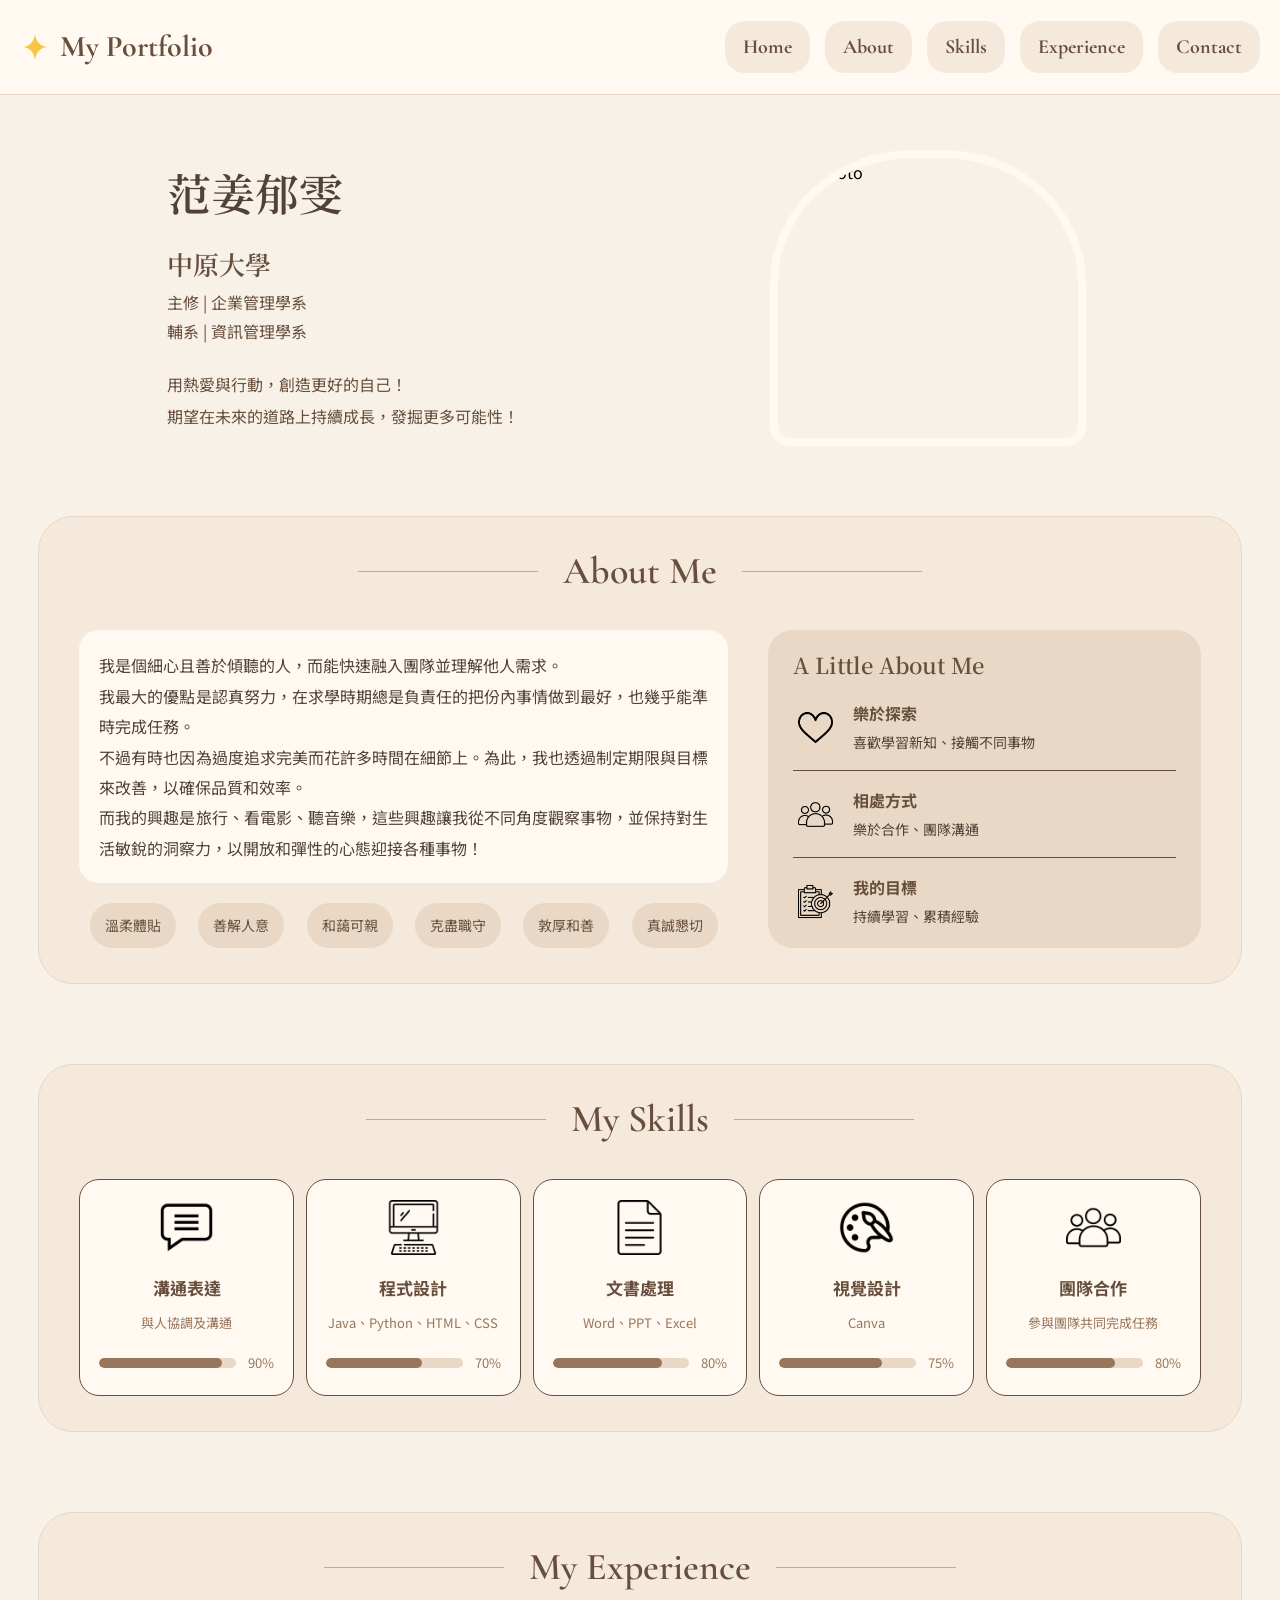
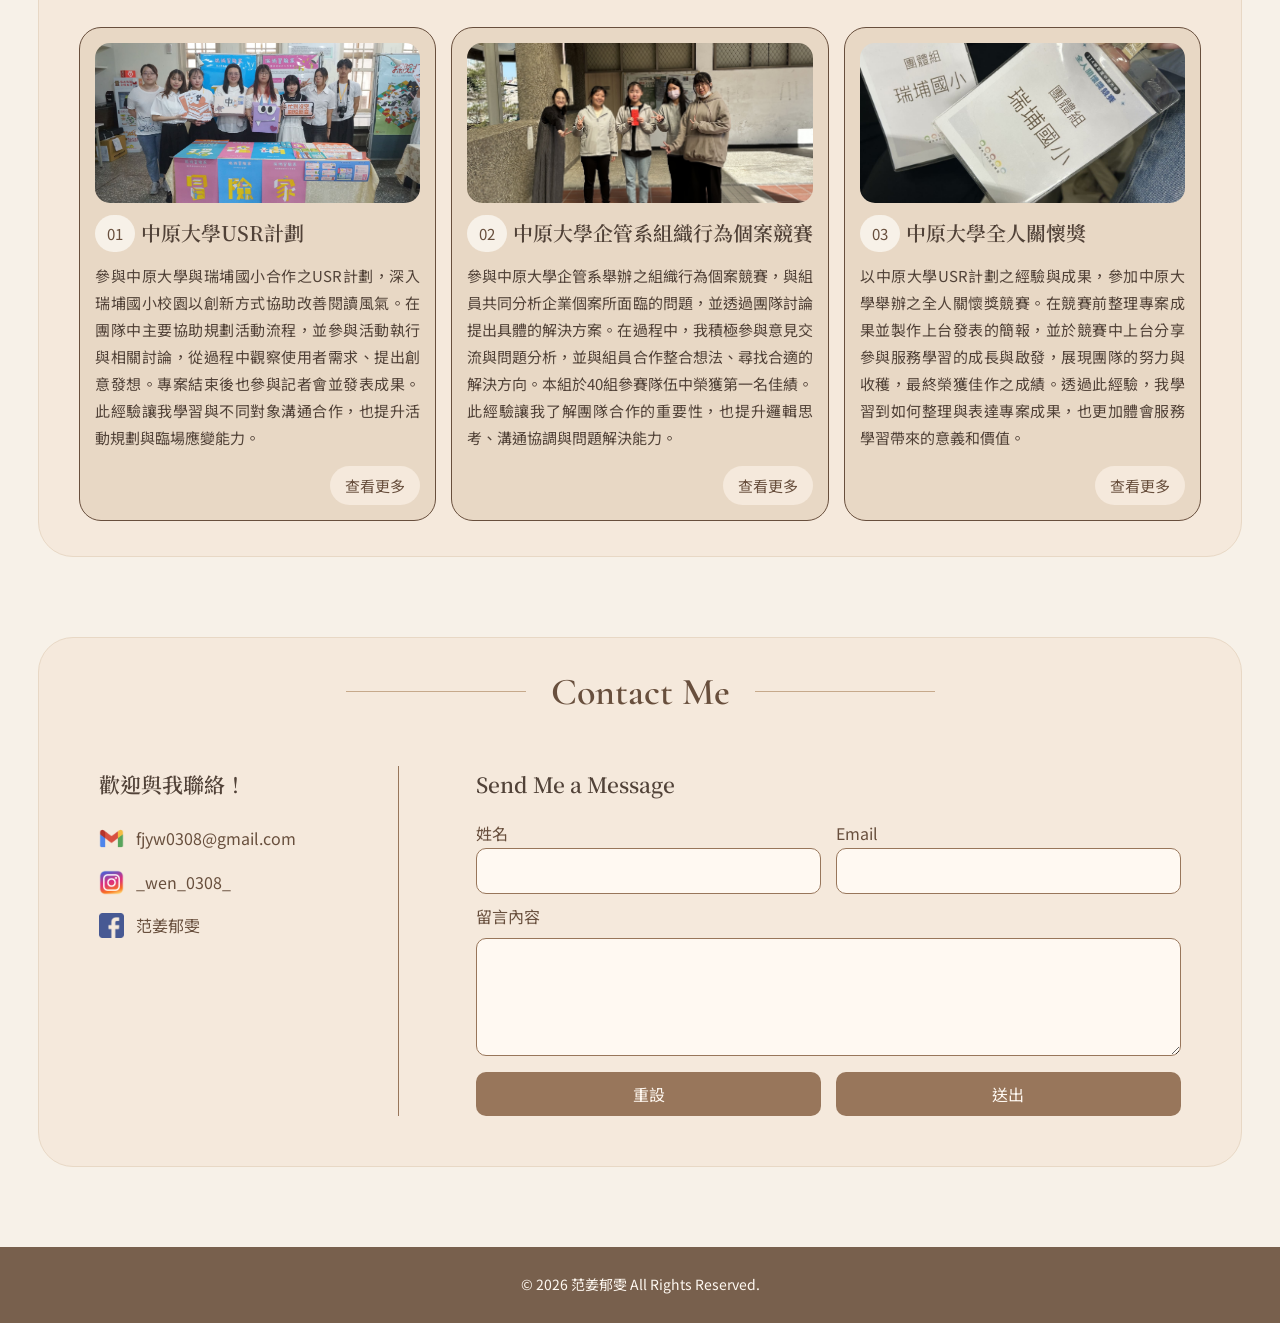
==== index.html @ 6cf96d49 "Update index.html" ====
<!DOCTYPE html>
<html lang="zh-Hant">
<head>
    <meta charset="UTF-8">
    <meta name="viewport" content="width=device-width, initial-scale=1.0">
    <title>My Protfolio</title>
    <link rel="preconnect" href="https://fonts.googleapis.com">
    <link rel="preconnect" href="https://fonts.gstatic.com" crossorigin>
    <link href="https://fonts.googleapis.com/css2?family=Cormorant+Garamond:ital,wght@0,300..700;1,300..700&family=Noto+Sans+TC:wght@100..900&family=Noto+Serif+TC:wght@200..900&display=swap" rel="stylesheet">
    <link rel="stylesheet" href="style.css">
</head>
<body>
    <header id="title">
        <div class="header_title">
            <img src="image/star.png" alt="star">
            My Portfolio
        </div>
            <nav>
                <a href="#home">Home</a>
                <a href="#about">About</a>
                <a href="#skills">Skills</a>
                <a href="#experience">Experience</a>
                <a href="#contact">Contact</a>
            </nav>
    </header>

    <section id="home" class="home_intro">
        <div class="home_introtext">
            <h1>范姜郁雯</h1>
            <h2>中原大學</h2>
            <h4>主修 | 企業管理學系</h4>
            <h4>輔系 | 資訊管理學系</h4>
            <p>
                用熱愛與行動，創造更好的自己！<br>
                期望在未來的道路上持續成長，發掘更多可能性！
            </p>
        </div>

        <aside class="home_photo">
            <img src="" alt="myphoto">
        </aside>
    </section>

    <section id="about">
        <h2>About Me</h2>

        <div class="about_content">

            <div class="about_intro">
                <p>我是個細心且善於傾聽的人，而能快速融入團隊並理解他人需求。</p>
                <p>我最大的優點是認真努力，在求學時期總是負責任的把份內事情做到最好，也幾乎能準時完成任務。</p>
                <p>不過有時也因為過度追求完美而花許多時間在細節上。為此，我也透過制定期限與目標來改善，以確保品質和效率。</p>
                <p>而我的興趣是旅行、看電影、聽音樂，這些興趣讓我從不同角度觀察事物，並保持對生活敏銳的洞察力，以開放和彈性的心態迎接各種事物！</p>
            </div>

            <div class="traits">
                <span>溫柔體貼</span>
                <span>善解人意</span>
                <span>和藹可親</span>
                <span>克盡職守</span>
                <span>敦厚和善</span>
                <span>真誠懇切</span>
            </div>
        </div>

        <aside class="about_point">
            <h3>A Little About Me</h3>

            <div class="about_item">
                <img src="image/like.png" alt="learn" class="about_icon">
                <div class="about_text">
                    <h4>樂於探索</h4>
                    <p>喜歡學習新知、接觸不同事物</p>
                </div>
            </div>

            <div class="about_item">
                <img src="image/cooperation.png" alt="interaction" class="about_icon">
                <div class="about_text">
                    <h4>相處方式</h4>
                    <p>樂於合作、團隊溝通</p>
                </div>
            </div>

            <div class="about_item">
                <img src="image/goal.png" alt="goal" class="about_icon">
                <div class="about_text">
                    <h4>我的目標</h4>
                    <p>持續學習、累積經驗</p>
                </div>
            </div>
        </aside>
    </section>

    <section id="skills">
        <h2>My Skills</h2>

        <div class="skills_content">
            <article class="skills_item">
                <img src="image/communication.png" alt="communication">
                <h4>溝通表達</h4>
                <p>與人協調及溝通</p>
                <div class="progress_bar">
                    <div class="progress_fill" style="--progress: 90%;"></div>
                </div>
                <span>90%</span>
                
            </article>

            <article class="skills_item">
                <img src="image/programming.png" alt="programming">
                <h4>程式設計</h4>
                <p>Java、Python、HTML、CSS</p>
                <div class="progress_bar">
                    <div class="progress_fill" style="--progress: 70%;"></div>
                </div>
                <span>70%</span>
            </article>

            <article class="skills_item">
                <img src="image/word_processing.png" alt="word_processing">
                <h4>文書處理</h4>
                <p>Word、PPT、Excel</p>
                <div class="progress_bar">
                    <div class="progress_fill" style="--progress: 80%;"></div>
                </div>
                <span>80%</span>
            </article>

            <article class="skills_item">
                <img src="image/design.png" alt="design">
                <h4>視覺設計</h4>
                <p>Canva</p>
                <div class="progress_bar">
                    <div class="progress_fill" style="--progress: 75%;"></div>
                </div>
                <span>75%</span>
            </article>

            <article class="skills_item">
                <img src="image/cooperation.png" alt="cooperation">
                <h4>團隊合作</h4>
                <p>參與團隊共同完成任務</p>
                <div class="progress_bar">
                    <div class="progress_fill" style="--progress: 80%;"></div>
                </div>
                <span>80%</span>
            </article>
        </div>
    </section>

    <section id="experience">
        <h2>My Experience</h2>

        <div class="experience_content">
            <article class="experience_item">
                <img src="image/press conference 1.jpg" alt="USR_project">
                <div class="experience_title">
                    <span>01</span>
                    <h3>中原大學USR計劃</h3>
                </div>
                <p>參與中原大學與瑞埔國小合作之USR計劃，深入瑞埔國小校園以創新方式協助改善閱讀風氣。在團隊中主要協助規劃活動流程，並參與活動執行與相關討論，從過程中觀察使用者需求、提出創意發想。專案結束後也參與記者會並發表成果。此經驗讓我學習與不同對象溝通合作，也提升活動規劃與臨場應變能力。</p>
                <a href="usr.html">查看更多</a>
            </article>
        
            <article class="experience_item">
                <img src="image/case_competition.jpg" alt="case_competition">
                <div class="experience_title">
                    <span>02</span>
                    <h3>中原大學企管系組織行為個案競賽</h3>
                </div>
                <p>參與中原大學企管系舉辦之組織行為個案競賽，與組員共同分析企業個案所面臨的問題，並透過團隊討論提出具體的解決方案。在過程中，我積極參與意見交流與問題分析，並與組員合作整合想法、尋找合適的解決方向。本組於40組參賽隊伍中榮獲第一名佳績。此經驗讓我了解團隊合作的重要性，也提升邏輯思考、溝通協調與問題解決能力。</p>
                <a href="case_competition.html">查看更多</a>
            </article>
        
            <article class="experience_item">
                <img src="image/award.jpg" alt="award">
                <div class="experience_title">
                    <span>03</span>
                    <h3>中原大學全人關懷獎</h3>
                </div>
                <p>以中原大學USR計劃之經驗與成果，參加中原大學舉辦之全人關懷獎競賽。在競賽前整理專案成果並製作上台發表的簡報，並於競賽中上台分享參與服務學習的成長與啟發，展現團隊的努力與收穫，最終榮獲佳作之成績。透過此經驗，我學習到如何整理與表達專案成果，也更加體會服務學習帶來的意義和價值。</p>
                <a href="award.html">查看更多</a>
            </article>
        </div>
    </section>

    <section id="contact">
        <h2>Contact Me</h2>

        <div class="contact_content">
        
            <div class="contact_info">
                <h3>歡迎與我聯絡！</h3>

                <ul>
                    <li>
                        <img src="image/email.png" alt="email" class="contact_icon">
                        <a href="mailto:fjyw0308@gmail.com">fjyw0308@gmail.com</a>
                    </li>

                    <li>
                        <img src="image/instagram.png" alt="ig" class="contact_icon">
                        <a href="">_wen_0308_</a>
                    </li>

                    <li>
                        <img src="image/facebook.png" alt="fb" class="contact_icon">
                        <a href="">范姜郁雯</a>
                    </li>
                </ul>
            </div>

            <div class="contact_form">
                <h3>Send Me a Message</h3>

                <form action="" method="post">
                    <div class="form_row">
                        <div class="form_group">
                            <label>姓名</label>
                            <input type="text" name="your_name">
                        </div>

                        <div class="form_group">
                            <label>Email</label>
                            <input type="email" name="your_email">
                        </div>
                    </div>

                    <label>留言內容</label>
                    <textarea name="message" rows="4" cols="20"></textarea>

                    <div class="form_buttons">
                        <input type="reset" value="重設">
                        <input type="submit" value="送出">
                    </div>
                </form>
            </div>
        </div>
    </section>

    <footer>
        <p>&copy; 2026 范姜郁雯 All Rights Reserved.</p>
    </footer>
</body>
</html>
---- style.css ----
* {
    margin: 0;
    padding: 0;
}

body {
    font-family: "Noto Sans TC", sans-serif;
    font-weight: 400;
    background-color: #F7F1E8;
    line-height: 1.8;
}

h1, h2, h3 {
    font-family: "Noto Serif TC", serif;
    font-weight: 600;
}

/* header */
#title {
    /* [參考來源] https://www.w3schools.com/htmlcss/htmlcss_layout_flexbox.asp */
    display: flex;
    justify-content: space-between;
    align-items: center;
    padding: 20px;
    background-color: #FFF9F2;
    border-bottom: #E8D8C5 1px solid;
}

#title > div {
    font-family: "Cormorant Garamond", serif;
    font-size: 30px;
    font-weight: 700;
    color: #684F3D;
}

.header_title {
    /* [參考來源] https://www.w3schools.com/htmlcss/htmlcss_layout_flexbox.asp */
    display: flex;
    align-items: center;
    gap: 10px;
}

.header_title img {
    width: 30px;
    height: 50px;
    object-fit: contain;
}

nav {
    /* [參考來源] https://www.w3schools.com/htmlcss/htmlcss_layout_flexbox.asp */
    display: flex;
    gap: 15px;
}

nav a {
    font-family: "Cormorant Garamond", serif;
    font-size: 20px;
    font-weight: 1000;
    color: #684F3D;
    text-decoration: none;
    background-color: #F5E9DC;
    padding: 8px 18px;
    border-radius: 20px;

    /* [特效] 滑鼠移到導覽列時，背景色和文字顏色0.3秒完成變化-使用transition */
    /* [參考來源] https://www.w3schools.com/css/css3_transitions_timing.asp*/
    transition: 0.3s;
}

/* [參考來源] https://www.w3schools.com/cssref/sel_hover.php/css_ref_pseudo_elements.php */
nav a:hover {
    background-color: #684F3D;
    color: #FFF9F2;
}


/* home */
.home_intro {
    /* [參考來源] https://www.w3schools.com/htmlcss/htmlcss_layout_flexbox.asp */
    display: flex;
    justify-content: center;
    align-items: center;
    gap: 50px;
    padding: 55px 15%;
    background-color: transparent;
}

.home_introtext {
    flex: 1.2;
    transform: translateX(-25px);
}

.home_introtext h1 {
    font-size: 44px;
    margin-bottom: 8px;
    line-height: 1.3;
    color: #514238;
}

.home_introtext h2 {
    font-size: 26px;
    margin-top: 20px;
    color: #684F3D;
}

.home_introtext h4 {
    color: #684F3D;
    font-size: 16px;
    font-weight: 400;
}

.home_introtext p {
    margin-top: 22px;
    line-height: 2;
    font-size: 16px;
    color: #684F3D;
    max-width: 500px;
}

.home_photo {
    flex: 0 0 320px;
    /* [參考來源] https://www.w3schools.com/htmlcss/htmlcss_layout_flexbox.asp */
    display: flex;
    justify-content: center;
}

.home_photo img {
    width: 300px;
    height: 280px;
    object-fit: cover;
    border-radius: 45% 45% 20px 20px;
    border: 8px solid #FFF9F2;
}

/* 各區塊共同 */
section:not(.home_intro) {
    margin: 10px 3%;
    padding: 10px 25px;
    border-radius: 35px;
}

section:not(.home_intro) > h2 {
    font-family: "Cormorant Garamond", serif;
    font-size: 38px;
    font-weight: 600;
    text-align: center;
    color: #684F3D;
    margin: 10px 0 25px;
    /* [參考來源] https://www.w3schools.com/htmlcss/htmlcss_layout_flexbox.asp */
    display: flex;
    align-items: center;
    justify-content: center;
    gap: 25px;
}

/* [特效] 在區塊標題左右兩邊加上裝飾線-使用::before和::after */
/* [參考來源] https://www.w3schools.com/css/css_pseudo_elements_content.asp */
section:not(.home_intro) > h2::before, section:not(.home_intro) > h2::after {
    content: "";
    flex: 1;
    max-width: 180px;
    height: 1px;
    background-color: #C6A98B;
}

#about, #skills, #experience, #contact {
    background-color: #F5E9DC;
    border: 1px solid #E8D8C5;
    margin: 15px 3% 80px;
    padding: 10px 40px 35px;
}

/* about*/
#about {
    /* [參考來源] https://www.w3schools.com/htmlcss/htmlcss_layout_grid.asp */
    display: grid;
    gap: 0 40px;
    align-items: start;
    grid-template-columns: 1.2fr 0.8fr;
}

#about > h2 {
    grid-column: 1/-1;
    margin: 10px 0 25px;
}

.about_content {
    grid-column: 1;
}

.about_intro {
    background-color: #FFF9F2;
    padding: 20px;
    border-radius: 20px;
}

.about_intro p {
    line-height: 1.9;
    text-align: justify;
    font-size: 16px;
    color: #514238;
}

.traits {
    /* [參考來源] https://www.w3schools.com/htmlcss/htmlcss_layout_flexbox.asp */
    display: flex;
    flex-wrap: wrap;
    justify-content: space-evenly;
    gap: 12px;
    margin-top: 20px;
}

.traits span {
    background-color: #E8D8C5;
    color: #684F3D;
    padding: 10px 15px;
    border-radius: 30px;
    font-size: 14px;

    /* [特效] 讓個人特質標籤上移和陰影變化0.3秒完成-使用transition */
    /* [參考來源] https://www.w3schools.com/css/css3_transitions.asp、https://www.w3schools.com/css/css3_transitions_timing.asp */
    transition: transform 0.3s ease, box-shadow 0.3s ease;
}

/* [參考來源] https://www.w3schools.com/cssref/sel_hover.php/css_ref_pseudo_elements.php */
.traits span:hover {
    /* [特效] 滑鼠移到個人特質標籤時，向上移動5px並增加陰影-使用transform: tarnslateY()和box-shadow */
    /* [參考來源] https://www.w3schools.com/cssref/css3_pr_transform.php */
    transform: translateY(-5px);
    box-shadow: 0 5px 10px #78604D;
}

.about_point {
    grid-column: 2;
    grid-row: 2;
    background-color: #E8D8C5;
    padding: 10px 25px 0;
    align-self: stretch;
    border-radius: 25px;

    height: auto;
    /* [參考來源] https://www.w3schools.com/htmlcss/htmlcss_layout_flexbox.asp */
    display: flex;
    flex-direction: column;
    justify-content: center;
}

.about_point h3 {
    color: #684F3D;
    font-size: 22px;
    margin: 0;
    text-align: left;
}

.about_item {
    /* [參考來源] https://www.w3schools.com/htmlcss/htmlcss_layout_flexbox.asp */
    display: flex;
    align-items: center;
    gap: 20px;
    padding: 15px 5px;
    border-bottom: 1px solid #684F3D;
}

.about_text {
    /* [參考來源] https://www.w3schools.com/htmlcss/htmlcss_layout_flexbox.asp */
    display: flex;
    flex-direction: column;
    gap: 2px;
}

.about_item:last-child {
    border-bottom: none;
}

.about_text h4 {
    color: #684F3D;
    font-size: 16px;
    margin-bottom: 0;
}

.about_icon {
    width: 35px;
    height: 35px;
    object-fit: contain;
    flex-shrink: 0;
}

.about_text p {
    color: #514238;
    font-size: 14px;
    margin: 0;
}

/* skills */
.skills_content {
    /* [參考來源] https://www.w3schools.com/htmlcss/htmlcss_layout_grid.asp */
    display: grid;
    grid-template-columns: repeat(5,1fr);
    gap: 12px;
}

.skills_item {
    background-color: #FFF9F2;
    border: 1px solid #684F3D;
    border-radius: 20px;
    padding: 20px 15px;
    text-align: center;

    /* [特效] 滑鼠移到技能時，0.3秒完成放大、浮起(上移)並有陰影變化-使用transition */
    /* [參考來源] https://www.w3schools.com/css/css3_transitions.asp、https://www.w3schools.com/css/css3_transitions_timing.asp*/
    transition: transform 0.3s ease, box-shadow 0.3s ease;
}


/* [參考來源] https://www.w3schools.com/cssref/sel_hover.php/css_ref_pseudo_elements.php */
.skills_item:hover {
    /* [特效] 滑鼠移到技能時，向上移動8px、放大1.05倍並增加陰影-使用transform: translateY()、scale()，以及box-shadow */
    /* [參考來源] https://www.w3schools.com/cssref/css3_pr_transform.php */
    transform: translateY(-8px) scale(1.05);
    box-shadow: 0 8px 15px #78604D;
}

.skills_item img {
    width: 55px;
    height: 55px;
    object-fit: contain;
    margin-bottom: 10px;
}

.skills_item h4 {
    color: #684F3D;
    font-size: 17px;
    margin-bottom: 8px;
}

.skills_item p {
    color: #98765B;
    font-size: 13px;
    margin-bottom: 12px;
}

.progress_bar {
    width: 75%;
    height: 10px;
    background-color: #E8D8C5;
    border-radius: 20px;
    overflow: hidden;
    display: inline-block;
    vertical-align: middle;
    margin: 0;
}

.progress_fill {
    width: 0;
    height: 100%;
    background-color: #98765B;
    border-radius: 20px;

    /* [特效] 進度條從0逐漸填充到設定的百分比-使用animation */
    /* [參考來源] https://www.w3schools.com/css/css3_animations.asp、https://www.w3schools.com/css/css3_animations_timing.asp、https://www.w3schools.com/css/css3_animations_properties.asp */
    animation: bar 1.5s ease-out forwards;
}

/* [特效] 設定進度條從0%填充到指定百分比-使用@keyframes */
/* [參考來源] https://www.w3schools.com/css/css3_animations.asp */
@keyframes bar {
    to {
        width: var(--progress);
    }
}

.skills_item span {
    color: #98765B;
    font-size: 13px;
    margin-left: 8px;
    vertical-align: middle;
}

/* experience */
.experience_content {
    /* [參考來源] https://www.w3schools.com/htmlcss/htmlcss_layout_grid.asp */
    display: grid;
    grid-template-columns: repeat(3, 1fr);
    gap: 15px;
}

.experience_item {
    background-color: #E8D8C5;
    border: 1px solid #684F3D;
    border-radius: 22px;
    padding: 15px;
    /* [參考來源] https://www.w3schools.com/htmlcss/htmlcss_layout_flexbox.asp */
    display: flex;
    flex-direction: column;
}

.experience_item img {
    /* [特效] 控制圖片上移及陰影變化0.3秒完成-使用transition */
    /* [參考來源] https://www.w3schools.com/css/css3_transitions.asp、https://www.w3schools.com/css/css3_transitions_timing.asp */
    transition: transform 0.3s ease, box-shadow 0.3s ease;
    width: 100%;
    height: 160px;
    object-fit: cover;
    border-radius: 15px;
    margin-bottom: 12px;
}

/* [參考來源] https://www.w3schools.com/cssref/sel_hover.php/css_ref_pseudo_elements.php */
.experience_item img:hover {
    /* [特效] 滑鼠移到經驗圖片時，向上移動8px並增加陰影-使用transform: translateY()和box-shadow */
    /* [參考來源] https://www.w3schools.com/cssref/css3_pr_transform.php */
    transform: translateY(-8px);
    box-shadow: 0 8px 15px #78604D;
}

.experience_title {
    /* [參考來源] https://www.w3schools.com/htmlcss/htmlcss_layout_flexbox.asp */
    display: flex;
    align-items: center;
    gap: 6px;
    margin-bottom: 10px;
}

.experience_title h3 {
    white-space: nowrap;
}

.experience_item span {
    display: inline-block;
    align-self: flex-end;
    background-color: #F7F1E8;
    color: #684F3D;
    padding: 5px 12px;
    border-radius: 20px;
    font-size: 15px;
    flex-shrink: 0;
}

.experience_item h3 {
    color: #514238;
    font-size: 20px;
    margin-bottom: 0;
}

.experience_item p {
    color: #514238;
    font-size: 15px;
    line-height: 1.8;
    text-align: justify;
    margin-bottom: 15px;
}

.experience_item a {
    display: inline-block;
    align-self: flex-end;
    width: fit-content;
    color: #684F3D;
    font-size: 15px;
    text-align: right;
    margin-top: auto;
    background-color: #F5E9DC;
    padding: 6px 15px;
    border-radius: 20px;
    text-decoration: none;
}

/* [特效] 滑鼠移到查看更多時，改變背景色和文字顏色-使用:hover */
/* [參考來源] https://www.w3schools.com/cssref/sel_hover.php/css_ref_pseudo_elements.php */
.experience_item a:hover {
    background-color: #684F3D;
    color: #FFF9F2;
    text-decoration: none;
}

/* contact */
.contact_content {
    /* [參考來源] https://www.w3schools.com/htmlcss/htmlcss_layout_grid.asp */
    display: grid;
    grid-template-columns: 0.6fr 1.2fr;
    gap: 25px;
    padding: 15px 20px;
}

.contact_info {
    border-right: 1px solid #98765B;
    padding-right: 30px;
    width: 85%;
    box-sizing: border-box;
}

.contact_info h3, .contact_form h3 {
    color: #514238;
    font-size: 21px;
    margin-bottom: 15px;
}

.contact_info ul {
    list-style: none;
    margin-top: 20px;
}

.contact_info li {
    /* [參考來源] https://www.w3schools.com/htmlcss/htmlcss_layout_flexbox.asp */
    display: flex;
    align-items: center;
    gap: 12px;
    margin-top: 15px;
    font-size: 16px;
    color: #514238;
}

.contact_icon {
    width: 25px;
    height: 25px;
    object-fit: contain;
}

.contact_info a {
    color: #684F3D;
    text-decoration: none;
}

/* [特效] 滑鼠移到聯絡資訊連結時，改變文字顏色-使用:hover */
/* [參考來源] https://www.w3schools.com/cssref/sel_hover.php/css_ref_pseudo_elements.php */
.contact_info a:hover {
    color: #98765B;
}

.contact_form form {
    /* [參考來源] https://www.w3schools.com/htmlcss/htmlcss_layout_flexbox.asp */
    display: flex;
    flex-direction: column;
    gap: 8px;
}

.contact_form label {
    color: #684F3D;
    font-size: 16px;
}

.contact_form input, .contact_form textarea {
    width: 100%;
    padding: 10px;
    border: 1px solid #98765B;
    border-radius: 10px;
    background-color: #FFF9F2;
    font-family: inherit;
    font-size: 16px;
    box-sizing: border-box;
}

.contact_form textarea {
    resize: vertical;
}

.contact_form input[type="submit"], .contact_form input[type="reset"] {
    cursor: pointer;
    background-color: #98765B;
    color: #FFF9F2;
    border: none;
    margin-top: 8px;
}

/* [特效] 滑鼠移到重設和提交時，改變背景色-使用:hover */
/* [參考來源] https://www.w3schools.com/cssref/sel_hover.php/css_ref_pseudo_elements.php */
.contact_form input[type="submit"]:hover, .contact_form input[type="reset"]:hover {
    background-color: #684F3D;
}

.form_row {
    /* [參考來源] https://www.w3schools.com/htmlcss/htmlcss_layout_flexbox.asp */
    display: flex;
    gap: 15px;
}

.form_group {
    flex: 1 1 0;
    /* [參考來源] https://www.w3schools.com/htmlcss/htmlcss_layout_flexbox.asp */
    display: flex;
    flex-direction: column;
    min-width: 0;
}

.form_buttons {
    /* [參考來源] https://www.w3schools.com/htmlcss/htmlcss_layout_flexbox.asp */
    display: flex;
    gap: 15px;
}

.form_buttons input {
    flex: 1;
    width: 100%;
    box-sizing: border-box;
}

/* footer */
footer {
    background-color: #78604D;
    color: #FFF9F2;
    text-align: center;
    padding: 25px 20px;
    margin-top: 25px;
}

footer p {
    font-size: 14px;
}
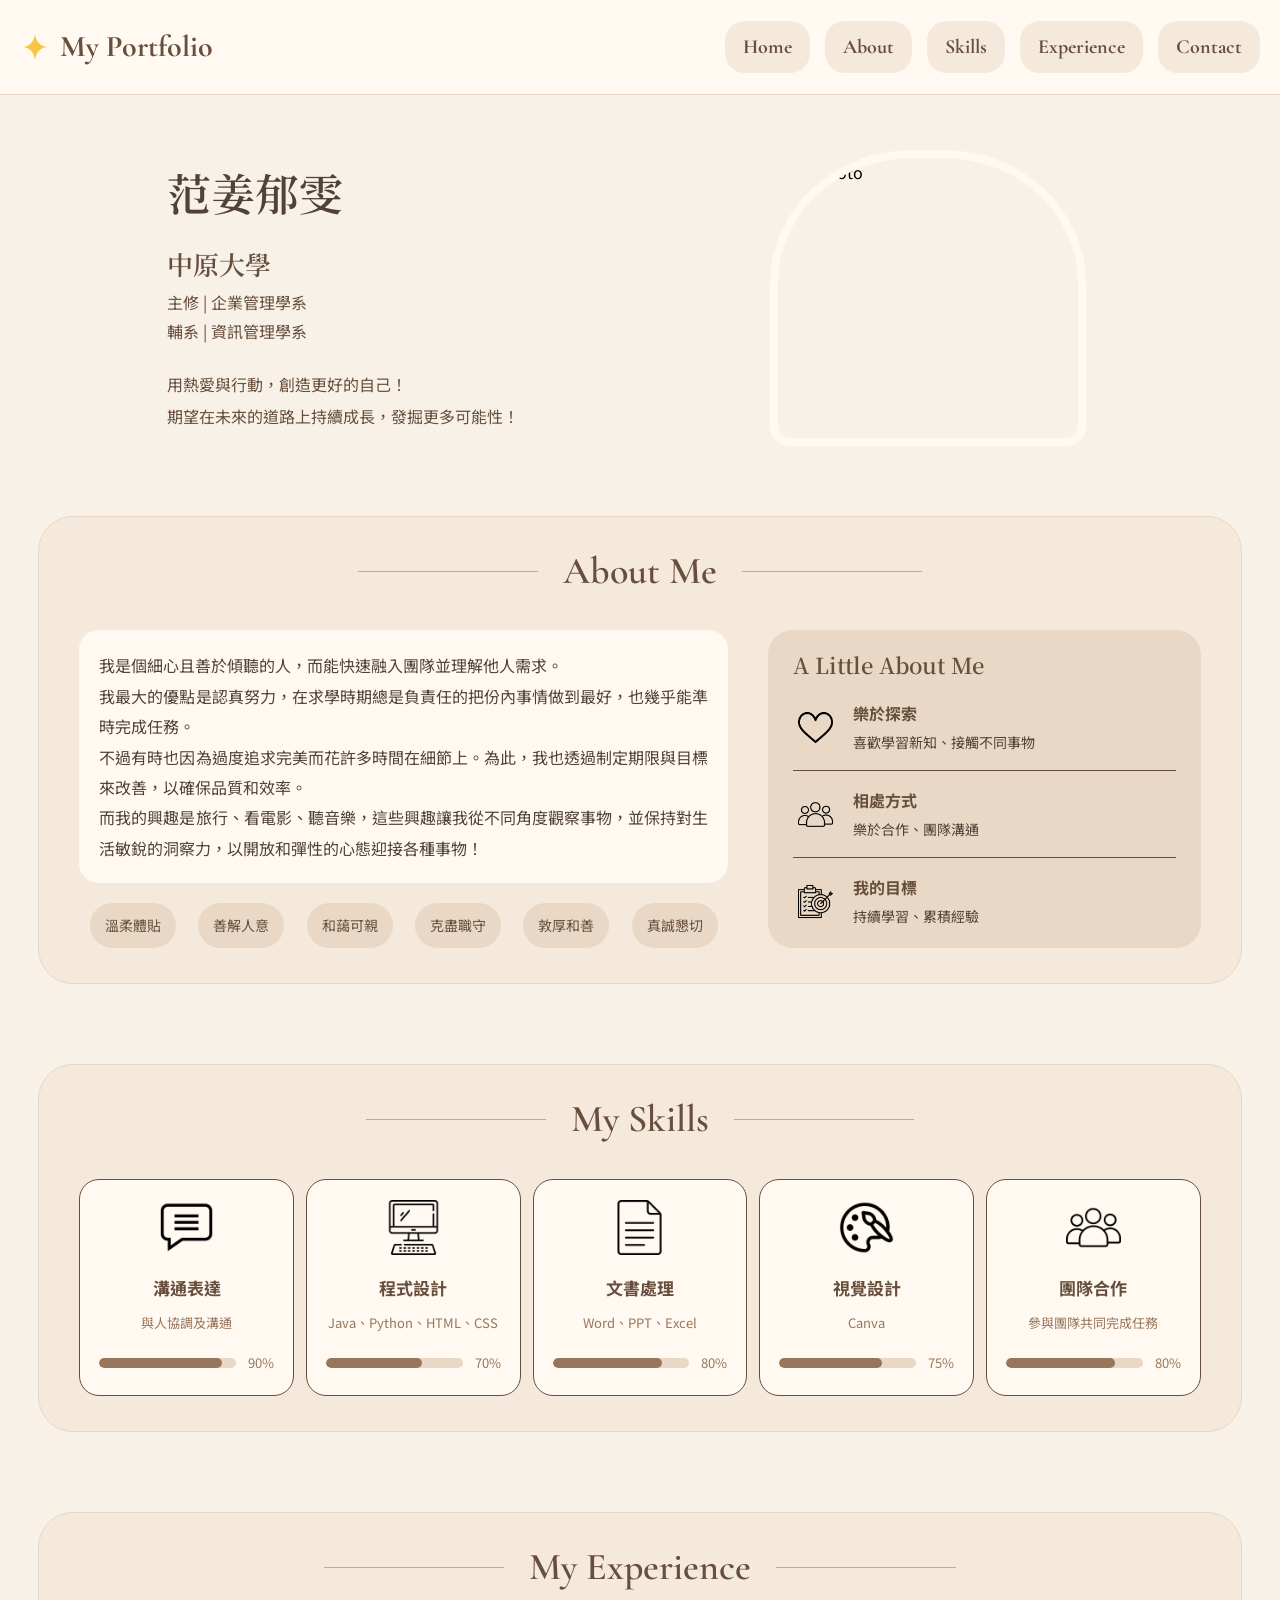
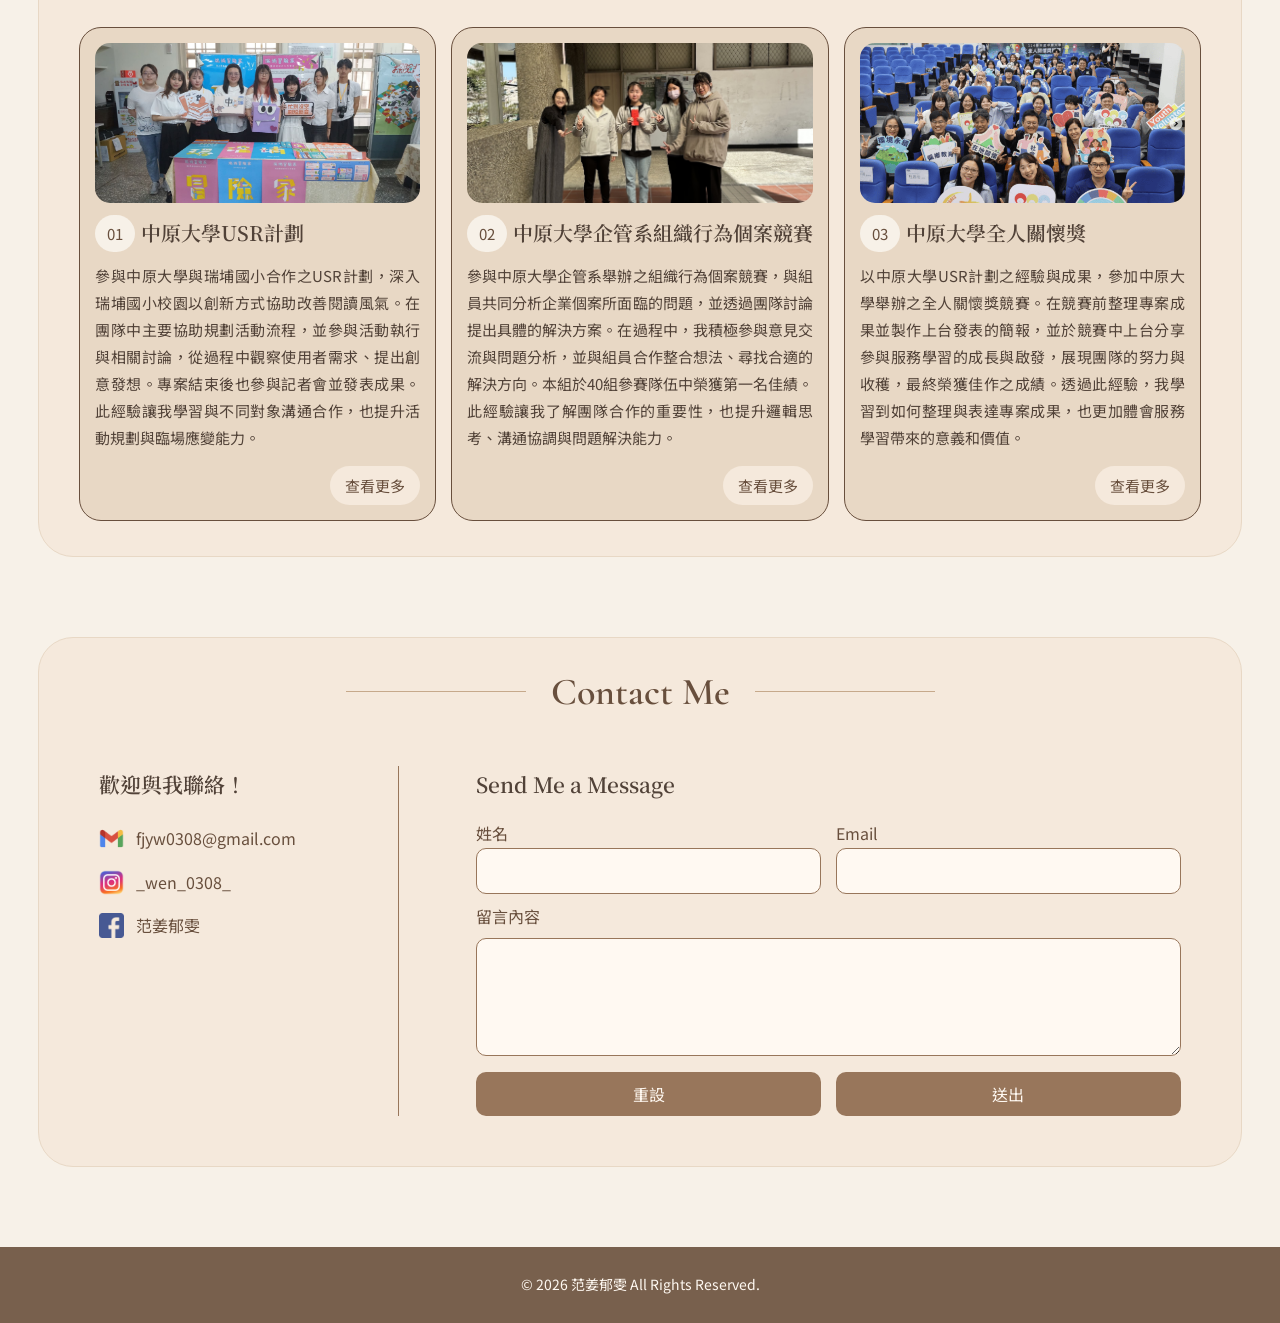
==== commit bd933012: "Update index.html" ====
--- a/index.html
+++ b/index.html
@@ -174,7 +174,7 @@
             </article>
         
             <article class="experience_item">
-                <img src="image/award.jpg" alt="award">
+                <img src="image/award2.png" alt="award">
                 <div class="experience_title">
                     <span>03</span>
                     <h3>中原大學全人關懷獎</h3>
--- a/style.css
+++ b/style.css
@@ -604,4 +604,109 @@
 
 footer p {
     font-size: 14px;
+}
+
+/* usr佐證資料網頁 */
+#evidence_page {
+    margin: 45px 5%;
+}
+
+#evidence_page h2 {
+    color: #684F3D;
+    font-size: 30px;
+    font-weight: 700;
+    margin-bottom: 20px;
+    text-align: center;
+}
+
+#evidence_page > h1 {
+    font-family: "Cormorant Garamond", serif;
+    font-size: 42px;
+    color: #684F3D;
+    text-align: center;
+}
+
+#evidence_page > h3 {
+    color: #98765B;
+    text-align: center;
+    font-size: 20px;
+    margin-bottom: 15px;
+}
+
+.evidence_box {
+    background-color: #F5E9DC;
+    border: 1px solid #E8D8C5;
+    border-radius: 35px;
+    padding: 25px 40px;
+}
+
+.evidence_intro {
+    color: #514238;
+    text-align: center;
+    margin: 20px auto 35px;
+    max-width: 700px;
+    line-height: 2;
+}
+
+.evidence_content {
+    display: grid;
+    grid-template-columns: repeat(2, 1fr);
+    gap: 25px;
+}
+
+.evidence_item {
+    background-color: #FFF9F2;
+    border: 1px solid #E8D8C5;
+    border-radius: 20px;
+    padding: 20px;
+    text-align: center;
+}
+
+.evidence_item img {
+    width: 100%;
+    height: 280px;
+    object-fit: cover;
+    border-radius: 15px;
+}
+
+.evidence_item h3 {
+    color: #684F3D;
+    font-size: 20px;
+    margin-top: 10px;
+}
+
+.news_link {
+    background-color: #E8D8C5;
+    border-radius: 20px;
+    padding: 25px;
+    text-align: center;
+    margin-top: 35px;
+}
+
+.news_link p {
+    color: #514238;
+    margin-bottom: 15px;
+}
+
+.news_link a, .back_home a {
+    display: inline-block;
+    background-color: #98765B;
+    color: #FFF9F2;
+    text-decoration: none;
+    padding: 10px 22px;
+    border-radius: 20px;
+    transition: 0.3s;
+}
+
+.news_link a:hover, .back_home a:hover {
+    background-color: #684F3D;
+}
+
+.back_home {
+    text-align: center;
+    margin-top: 30px;
+}
+
+.back_home a {
+    display: inline-block;
 }
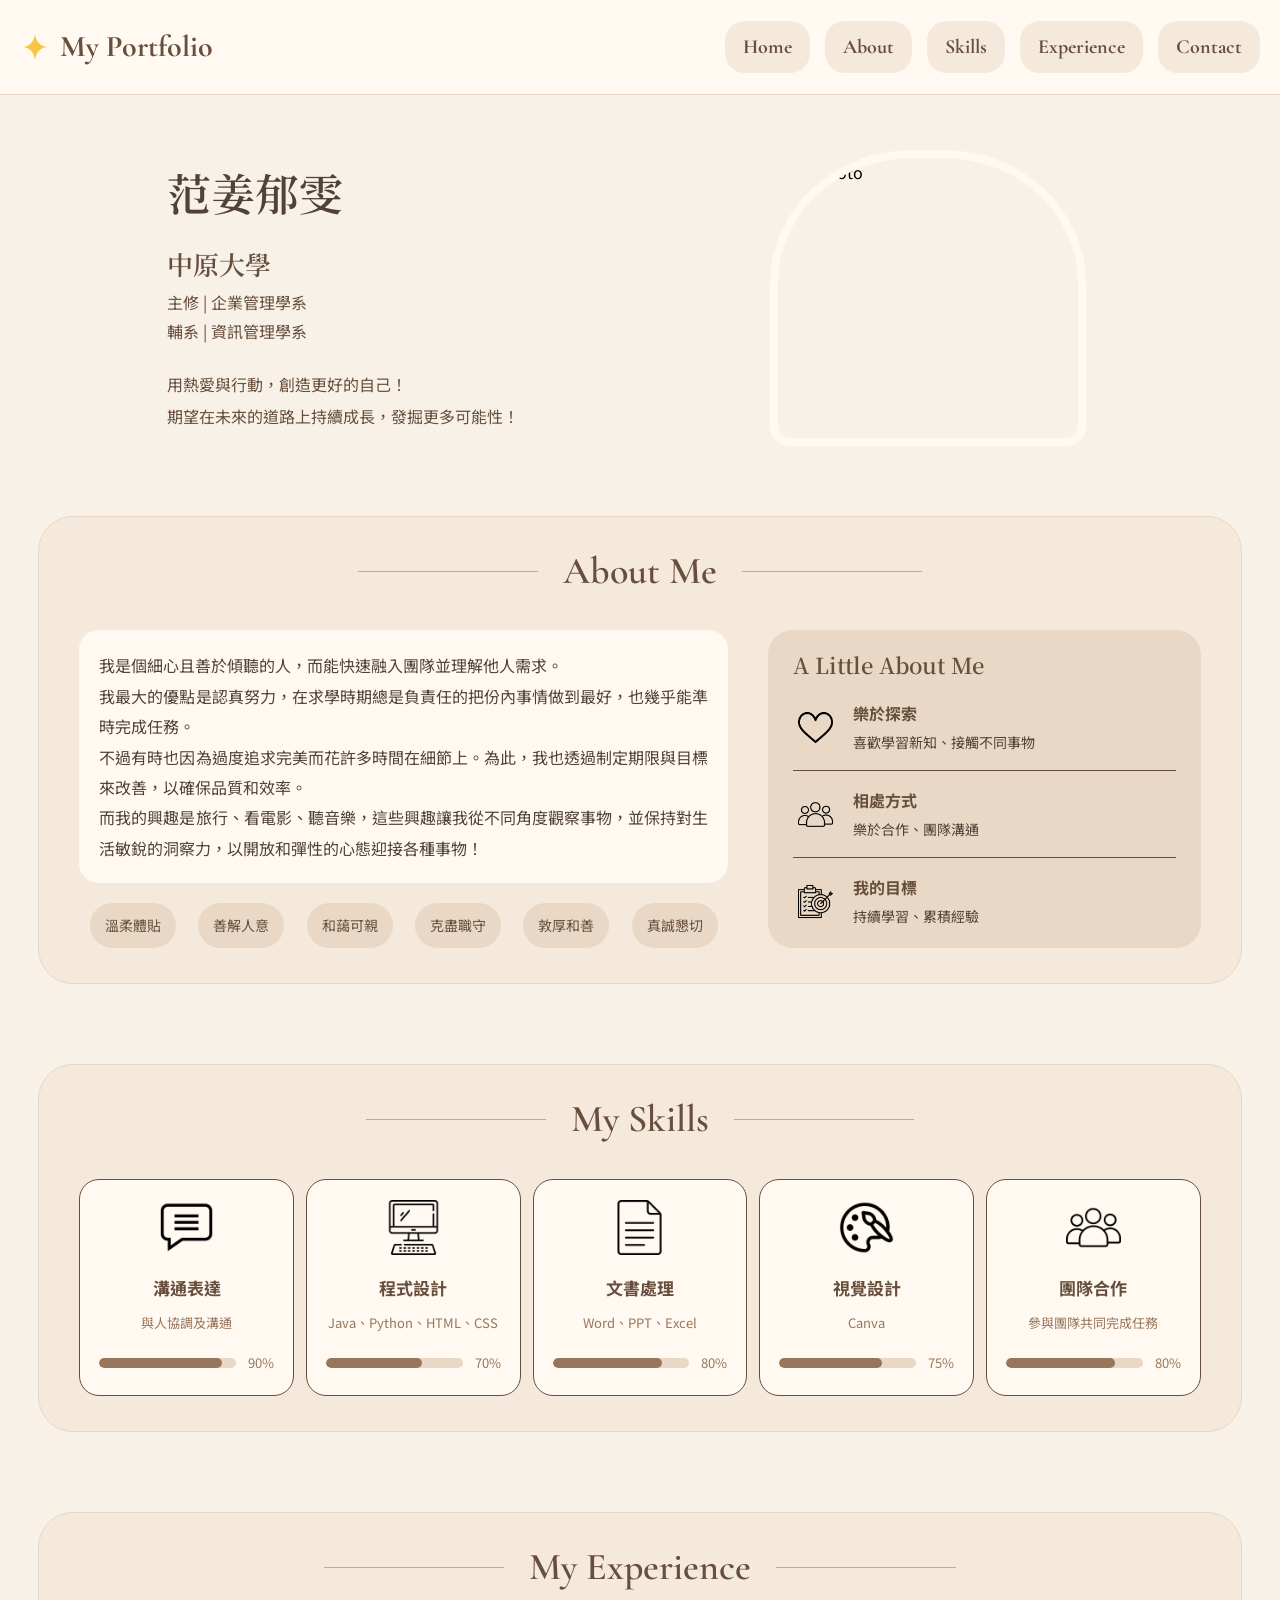
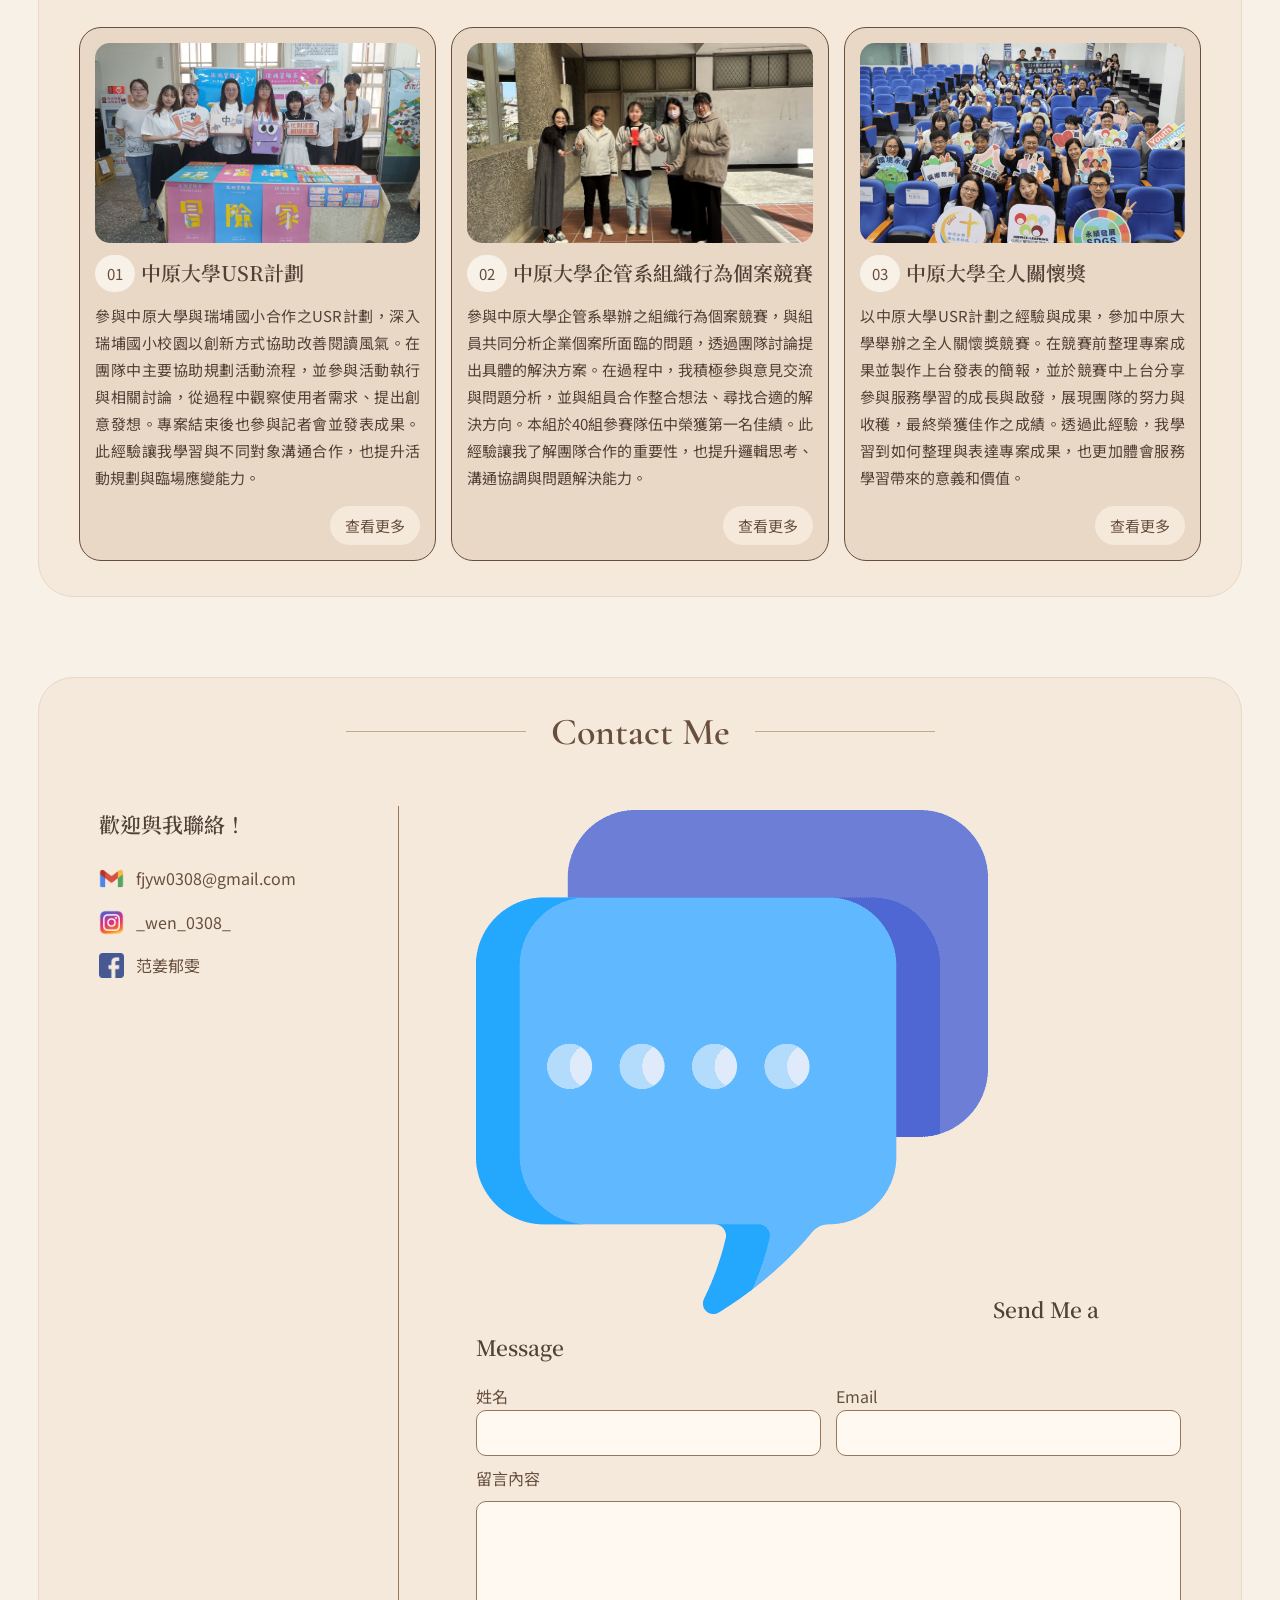
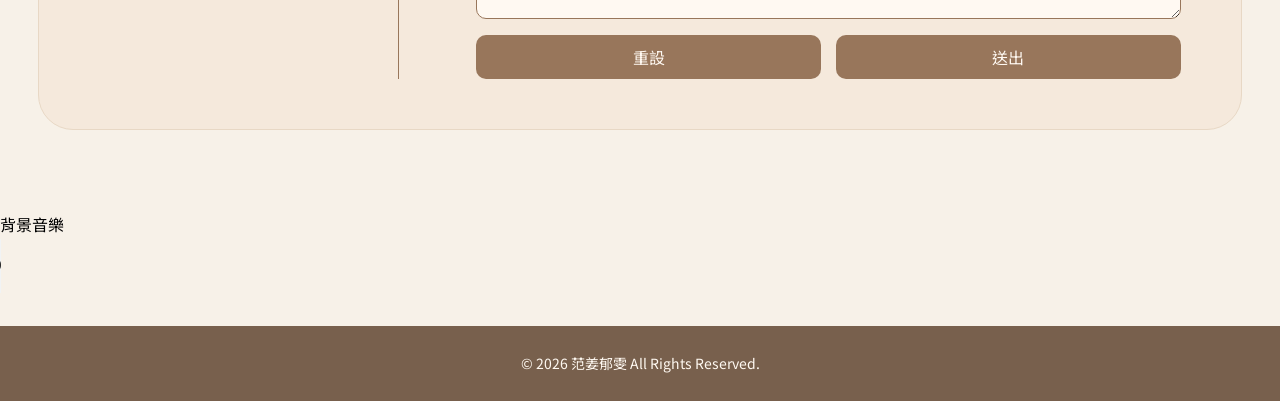
==== commit e163952f: "Update index.html" ====
--- a/index.html
+++ b/index.html
@@ -169,7 +169,7 @@
                     <span>02</span>
                     <h3>中原大學企管系組織行為個案競賽</h3>
                 </div>
-                <p>參與中原大學企管系舉辦之組織行為個案競賽，與組員共同分析企業個案所面臨的問題，並透過團隊討論提出具體的解決方案。在過程中，我積極參與意見交流與問題分析，並與組員合作整合想法、尋找合適的解決方向。本組於40組參賽隊伍中榮獲第一名佳績。此經驗讓我了解團隊合作的重要性，也提升邏輯思考、溝通協調與問題解決能力。</p>
+                <p>參與中原大學企管系舉辦之組織行為個案競賽，與組員共同分析企業個案所面臨的問題，透過團隊討論提出具體的解決方案。在過程中，我積極參與意見交流與問題分析，並與組員合作整合想法、尋找合適的解決方向。本組於40組參賽隊伍中榮獲第一名佳績。此經驗讓我了解團隊合作的重要性，也提升邏輯思考、溝通協調與問題解決能力。</p>
                 <a href="case_competition.html">查看更多</a>
             </article>
         
@@ -201,18 +201,21 @@
 
                     <li>
                         <img src="image/instagram.png" alt="ig" class="contact_icon">
-                        <a href="">_wen_0308_</a>
+                        <a href="https://www.instagram.com/_wen_0308_?vrfl=YTJ6anFuaWNuYzdm&utm_source=qr">_wen_0308_</a>
                     </li>
 
                     <li>
                         <img src="image/facebook.png" alt="fb" class="contact_icon">
-                        <a href="">范姜郁雯</a>
+                        <a href="https://www.facebook.com/profile.php?id=100004469177842&mibextid=LQQJ4d">范姜郁雯</a>
                     </li>
                 </ul>
             </div>
 
             <div class="contact_form">
-                <h3>Send Me a Message</h3>
+                <h3>
+                    <img src="image/message.png" alt="message">
+                    Send Me a Message
+                </h3>
 
                 <form action="" method="post">
                     <div class="form_row">
@@ -239,6 +242,13 @@
         </div>
     </section>
 
+    <div class="background_music">
+        <p>背景音樂</p>
+        <audio controls loop>
+            <source src="music/bk_music.mp3" type="audio/mpeg">
+        </audio>
+    </div>
+
     <footer>
         <p>&copy; 2026 范姜郁雯 All Rights Reserved.</p>
     </footer>
--- a/style.css
+++ b/style.css
@@ -399,7 +399,7 @@
     /* [參考來源] https://www.w3schools.com/css/css3_transitions.asp、https://www.w3schools.com/css/css3_transitions_timing.asp */
     transition: transform 0.3s ease, box-shadow 0.3s ease;
     width: 100%;
-    height: 160px;
+    height: 200px;
     object-fit: cover;
     border-radius: 15px;
     margin-bottom: 12px;
@@ -644,7 +644,7 @@
     color: #514238;
     text-align: center;
     margin: 20px auto 35px;
-    max-width: 700px;
+    max-width: 1000px;
     line-height: 2;
 }
 
@@ -662,20 +662,33 @@
     text-align: center;
 }
 
+.evidence_item:last-child:nth-child(odd) {
+    grid-column: 1/-1;
+    width: 100%;
+    box-sizing: border-box;
+}
+
 .evidence_item img {
     width: 100%;
-    height: 280px;
+    height: 300px;
     object-fit: cover;
     border-radius: 15px;
 }
 
+.evidence_item video {
+    width: 50%;
+    height: 300px;
+    object-fit: contain;
+    border-radius: 15px;
+}
+
 .evidence_item h3 {
     color: #684F3D;
     font-size: 20px;
     margin-top: 10px;
 }
 
-.news_link {
+.relative_link {
     background-color: #E8D8C5;
     border-radius: 20px;
     padding: 25px;
@@ -683,12 +696,12 @@
     margin-top: 35px;
 }
 
-.news_link p {
+.relative_link p {
     color: #514238;
     margin-bottom: 15px;
 }
 
-.news_link a, .back_home a {
+.relative_link a, .back_home a {
     display: inline-block;
     background-color: #98765B;
     color: #FFF9F2;
@@ -696,9 +709,10 @@
     padding: 10px 22px;
     border-radius: 20px;
     transition: 0.3s;
-}
-
-.news_link a:hover, .back_home a:hover {
+    margin: 0 10px;
+}
+
+.relative_link a:hover, .back_home a:hover {
     background-color: #684F3D;
 }
 
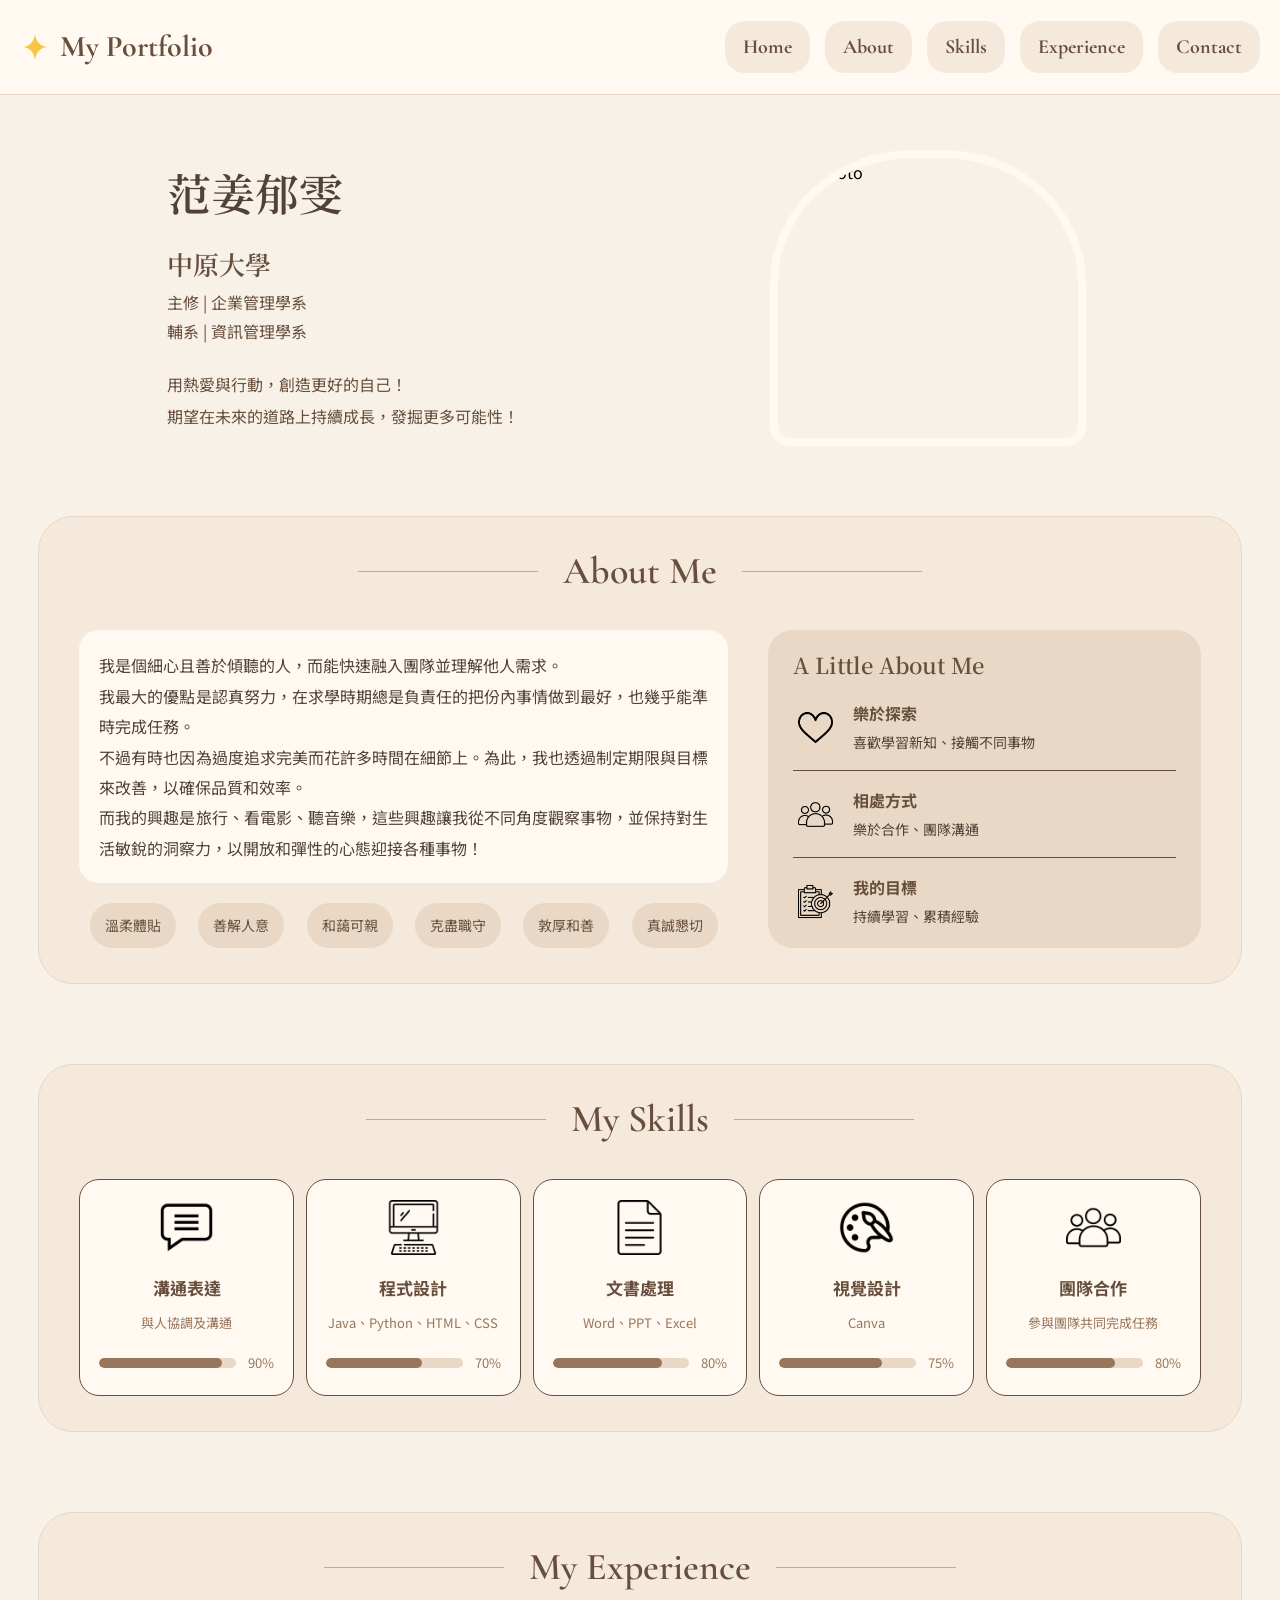
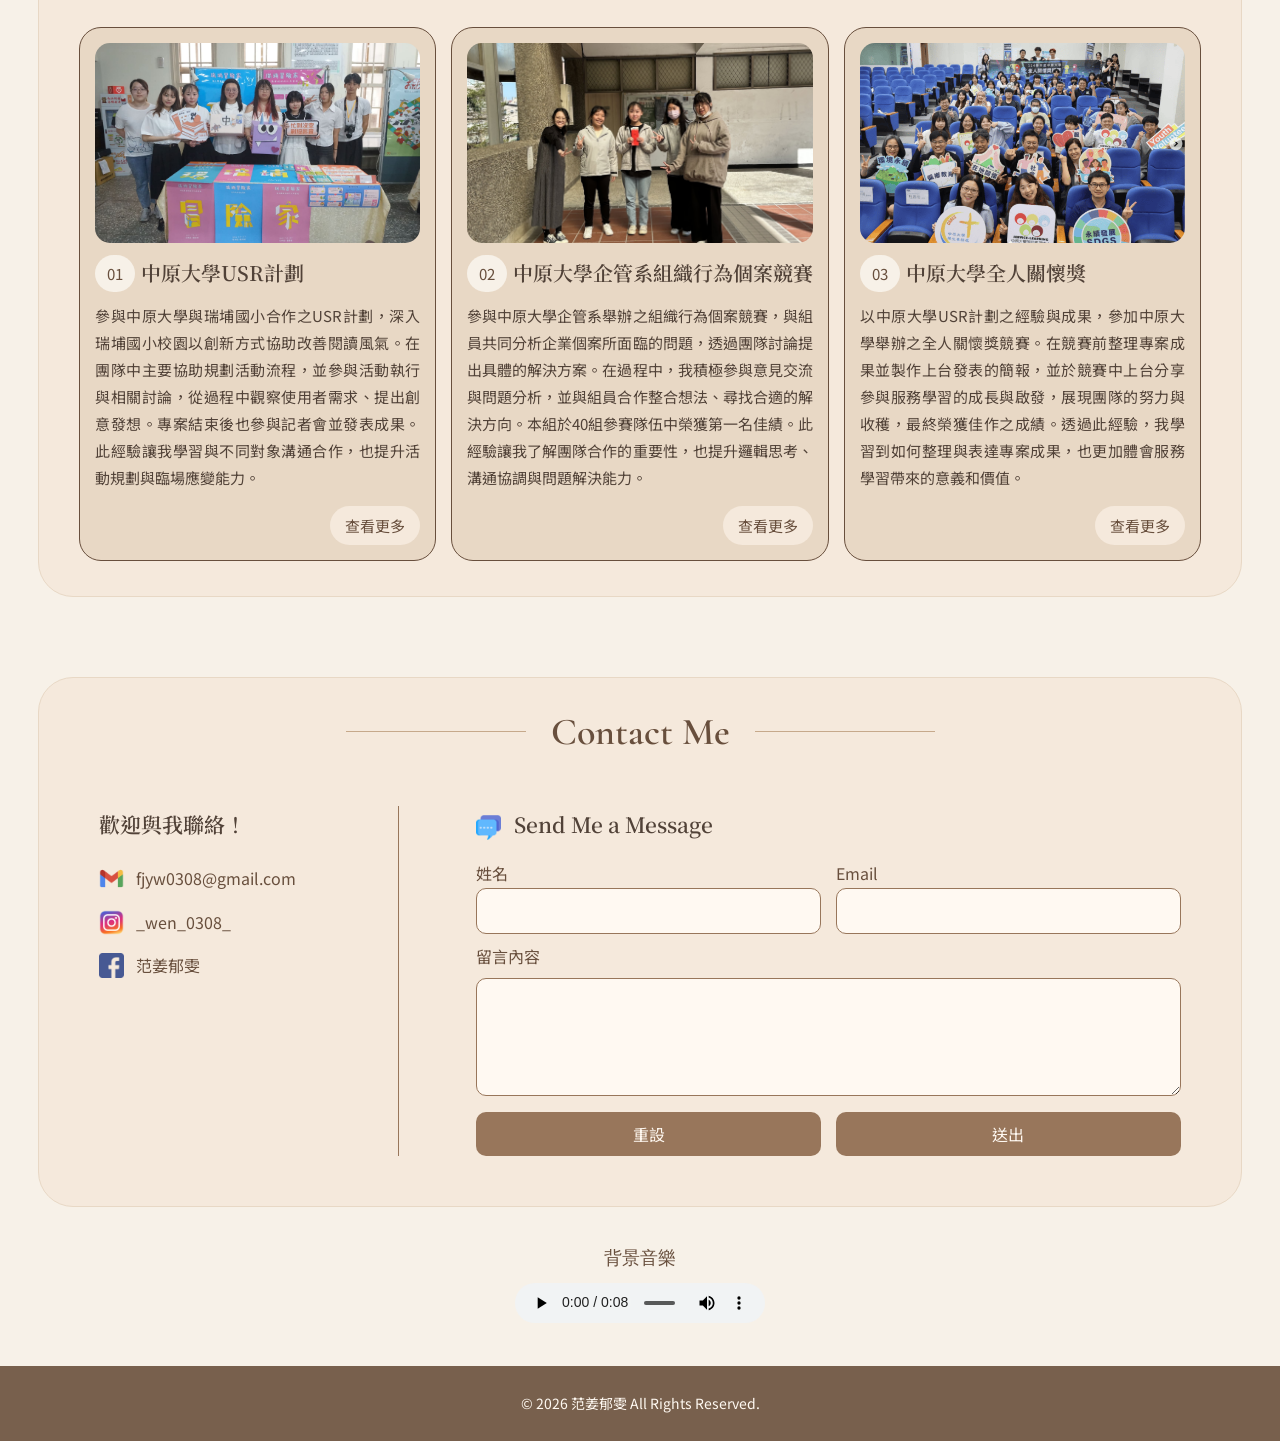
==== commit de8ddf47: "Update index.html" ====
--- a/index.html
+++ b/index.html
@@ -201,12 +201,12 @@
 
                     <li>
                         <img src="image/instagram.png" alt="ig" class="contact_icon">
-                        <a href="https://www.instagram.com/_wen_0308_?vrfl=YTJ6anFuaWNuYzdm&utm_source=qr">_wen_0308_</a>
+                        <a href="https://www.instagram.com/_wen_0308_?vrfl=YTJ6anFuaWNuYzdm&utm_source=qr" target="_blank">_wen_0308_</a>
                     </li>
 
                     <li>
                         <img src="image/facebook.png" alt="fb" class="contact_icon">
-                        <a href="https://www.facebook.com/profile.php?id=100004469177842&mibextid=LQQJ4d">范姜郁雯</a>
+                        <a href="https://www.facebook.com/profile.php?id=100004469177842&mibextid=LQQJ4d" target="_blank">范姜郁雯</a>
                     </li>
                 </ul>
             </div>
--- a/style.css
+++ b/style.css
@@ -43,6 +43,7 @@
 .header_title img {
     width: 30px;
     height: 50px;
+    /* [參考來源] https://www.w3schools.com/css/css3_object-fit.asp */
     object-fit: contain;
 }
 
@@ -127,6 +128,7 @@
 .home_photo img {
     width: 300px;
     height: 280px;
+    /* [參考來源] https://www.w3schools.com/css/css3_object-fit.asp */
     object-fit: cover;
     border-radius: 45% 45% 20px 20px;
     border: 8px solid #FFF9F2;
@@ -176,6 +178,7 @@
     display: grid;
     gap: 0 40px;
     align-items: start;
+    /* [參考來源] https://www.w3schools.com/cssref/pr_grid-template-columns.php */
     grid-template-columns: 1.2fr 0.8fr;
 }
 
@@ -281,6 +284,7 @@
 .about_icon {
     width: 35px;
     height: 35px;
+    /* [參考來源] https://www.w3schools.com/css/css3_object-fit.asp */
     object-fit: contain;
     flex-shrink: 0;
 }
@@ -295,6 +299,7 @@
 .skills_content {
     /* [參考來源] https://www.w3schools.com/htmlcss/htmlcss_layout_grid.asp */
     display: grid;
+    /* [參考來源] https://www.w3schools.com/cssref/pr_grid-template-columns.php */
     grid-template-columns: repeat(5,1fr);
     gap: 12px;
 }
@@ -323,6 +328,7 @@
 .skills_item img {
     width: 55px;
     height: 55px;
+    /* [參考來源] https://www.w3schools.com/css/css3_object-fit.asp */
     object-fit: contain;
     margin-bottom: 10px;
 }
@@ -380,6 +386,7 @@
 .experience_content {
     /* [參考來源] https://www.w3schools.com/htmlcss/htmlcss_layout_grid.asp */
     display: grid;
+    /* [參考來源] https://www.w3schools.com/cssref/pr_grid-template-columns.php */
     grid-template-columns: repeat(3, 1fr);
     gap: 15px;
 }
@@ -400,6 +407,7 @@
     transition: transform 0.3s ease, box-shadow 0.3s ease;
     width: 100%;
     height: 200px;
+    /* [參考來源] https://www.w3schools.com/css/css3_object-fit.asp */
     object-fit: cover;
     border-radius: 15px;
     margin-bottom: 12px;
@@ -476,6 +484,7 @@
 .contact_content {
     /* [參考來源] https://www.w3schools.com/htmlcss/htmlcss_layout_grid.asp */
     display: grid;
+    /* [參考來源] https://www.w3schools.com/cssref/pr_grid-template-columns.php */
     grid-template-columns: 0.6fr 1.2fr;
     gap: 25px;
     padding: 15px 20px;
@@ -512,6 +521,7 @@
 .contact_icon {
     width: 25px;
     height: 25px;
+    /* [參考來源] https://www.w3schools.com/css/css3_object-fit.asp */
     object-fit: contain;
 }
 
@@ -524,6 +534,15 @@
 /* [參考來源] https://www.w3schools.com/cssref/sel_hover.php/css_ref_pseudo_elements.php */
 .contact_info a:hover {
     color: #98765B;
+}
+
+.contact_form h3 img {
+    width: 25px;
+    height: 25px;
+    /* [參考來源] https://www.w3schools.com/css/css3_object-fit.asp */
+    object-fit: contain;
+    vertical-align: middle;
+    margin-right: 8px;
 }
 
 .contact_form form {
@@ -593,6 +612,24 @@
     box-sizing: border-box;
 }
 
+/* background_music */
+.background_music {
+    text-align: center;
+    margin: -45px 0 35px;
+}
+
+.background_music p {
+    color: #684F3D;
+    font-family: "Cormorant Garamond", serif;
+    font-size: 18px;
+    margin-bottom: 8px;
+}
+
+.background_music audio {
+    width: 250px;
+    height: 40px;
+}
+
 /* footer */
 footer {
     background-color: #78604D;
@@ -650,6 +687,7 @@
 
 .evidence_content {
     display: grid;
+    /* [參考來源] https://www.w3schools.com/cssref/pr_grid-template-columns.php */
     grid-template-columns: repeat(2, 1fr);
     gap: 25px;
 }
@@ -671,13 +709,26 @@
 .evidence_item img {
     width: 100%;
     height: 300px;
-    object-fit: cover;
-    border-radius: 15px;
+    /* [參考來源] https://www.w3schools.com/css/css3_object-fit.asp */
+    object-fit: contain;
+    object-position: center;
+
+    /* [特效] 控制圖片上移及陰影變化0.3秒完成-使用transition */
+    /* [參考來源] https://www.w3schools.com/css/css3_transitions.asp、https://www.w3schools.com/css/css3_transitions_timing.asp */
+    transition: transform 0.3s ease, box-shadow 0.3s ease;
+}
+
+.evidence_item img:hover {
+    /* [特效] 滑鼠移到經驗圖片時，向上移動8px、放大1.03倍並增加陰影-使用transform: translateY()和box-shadow */
+    /* [參考來源] https://www.w3schools.com/cssref/css3_pr_transform.php */
+    transform: translateY(-8px) scale(1.03);
+    box-shadow: 0 8px 15px #78604D;
 }
 
 .evidence_item video {
     width: 50%;
     height: 300px;
+    /* [參考來源] https://www.w3schools.com/css/css3_object-fit.asp */
     object-fit: contain;
     border-radius: 15px;
 }
@@ -708,6 +759,9 @@
     text-decoration: none;
     padding: 10px 22px;
     border-radius: 20px;
+
+    /* [特效] 滑鼠移到相關連結和返回個人履歷時，背景顏色0.3秒產生變化-使用transition*/
+    /* [參考來源] https://www.w3schools.com/css/css3_transitions_timing.asp*/
     transition: 0.3s;
     margin: 0 10px;
 }
@@ -723,4 +777,279 @@
 
 .back_home a {
     display: inline-block;
+}
+
+
+/* 桌機RWD */
+@media screen and (min-width: 1440px) {
+    .home_intro {
+        flex-direction: row;
+        justify-content: center;
+        align-items: center;
+        max-width: 1200px;
+        margin: 0 auto;
+    }
+
+    #about, #skills, #experience, #contact {
+        max-width: 1500px;
+        margin-left: auto;
+        margin-right: auto;
+    }
+
+    #about {
+        /* [參考來源] https://www.w3schools.com/cssref/pr_grid-template-columns.php */
+        grid-template-columns: 1.2fr 0.8fr;
+    }
+
+    .about_content {
+        grid-column: 1;
+        max-width: 80%;
+        margin-left: 100px;
+    }
+
+    .about_point {
+        grid-column: 2;
+        grid-row: 2;
+        max-width: 80%;
+    }
+
+    .about_content, .about_point {
+        width: 100%;
+        box-sizing: border-box;
+    }
+
+    .skills_content {
+        /* [參考來源] https://www.w3schools.com/cssref/pr_grid-template-columns.php */
+        grid-template-columns: repeat(5, 1fr);
+    }
+
+    .experience_content {
+        /* [參考來源] https://www.w3schools.com/cssref/pr_grid-template-columns.php */
+        grid-template-columns: repeat(3, 1fr);
+    }
+
+    .contact_content {
+        /* [參考來源] https://www.w3schools.com/cssref/pr_grid-template-columns.php */
+        grid-template-columns: 0.6fr 1.8fr;
+        margin-left: 30px;
+        margin-right: 30px;
+    }
+
+    .evidence_content {
+        /* [參考來源] https://www.w3schools.com/cssref/pr_grid-template-columns.php */
+        grid-template-columns: repeat(2, 1fr);
+        max-width: 1000px;
+        margin: 0 auto;
+    }
+
+    .evidence_box {
+        max-width: 1250px;
+        margin-left: auto;
+        margin-right: auto;
+        box-sizing: border-box;
+    }
+
+    .relative_link {
+        max-width: 950px;
+        margin-left: auto;
+        margin-right: auto;
+    }
+}
+
+/* 手機板RWD */
+@media screen and (max-width: 768px) {
+    #title {
+        flex-direction: column;
+        gap: 15px;
+    }
+
+    nav {
+        flex-wrap: wrap;
+        justify-content: center;
+        gap: 8px;
+    }
+
+    nav a {
+        font-size: 16px;
+        padding: 6px 12px;
+    }
+
+    .home_intro {
+        flex-direction: column;
+        gap: 25px;
+        padding: 35px 5%;
+    }
+
+    .home_introtext {
+        transform: none;
+        text-align: center;
+    }
+
+    .home_introtext h1 {
+        font-size: 34px;
+    }
+
+    .home_introtext p {
+        margin-left: auto;
+        margin-right: auto;
+    }
+
+    .home_photo {
+        flex: none;
+    }
+
+    section:not(.home_intro) {
+        margin: 15px 3%;
+        padding: 10px 15px 25px;
+    }
+
+    #about, #skills, #experience, #contact {
+        padding: 10px 15px 25px;
+        margin-bottom: 40px;
+    }
+
+    section:not(.home_intro) > h2 {
+        font-size: 30px;
+        gap: 12px;
+    }
+
+    #about {
+        /* [參考來源] https://www.w3schools.com/cssref/pr_grid-template-columns.php */
+        grid-template-columns: 1fr;
+        gap: 20px;
+    }
+
+    .about_content, .about_point {
+        grid-column: 1;
+        max-width: 100%;
+        margin-left: 0;
+    }
+
+    .about_point {
+        grid-row: auto;
+    }
+
+    .skills_content {
+        /* [參考來源] https://www.w3schools.com/cssref/pr_grid-template-columns.php */
+        grid-template-columns: repeat(2, 1fr);
+    }
+
+    .experience_content {
+        display: grid;
+        /* [參考來源] https://www.w3schools.com/cssref/pr_grid-template-columns.php */
+        grid-template-columns: minmax(0, 1fr);
+        width: 100%;
+        gap: 20px;
+    }
+
+    #experience .experience_item {
+        width: 100%;
+        box-sizing: border-box;
+    }
+
+    .experience_title h3 {
+        white-space: normal;
+    }
+
+    .contact_content {
+        /* [參考來源] https://www.w3schools.com/cssref/pr_grid-template-columns.php */
+        grid-template-columns: 1fr;
+        padding: 10px 5px;
+    }
+
+    .contact_info {
+        width: 100%;
+        border-right: none;
+        border-bottom: 1px solid #98765B;
+        padding: 0 0 20px;
+    }
+
+    .form_row {
+        flex-direction: column;
+        gap: 8px;
+    }
+
+    .background_music {
+        margin-top: 20px;
+        max-width: 100%;
+    }
+
+    #evidence_page {
+        margin: 25px 3%;
+    }
+
+    #evidence_page > h1 {
+        font-size: 32px;
+    }
+
+    .evidence_intro {
+        font-size: 15px;
+        margin: 15px auto 25px;
+    }
+
+    .evidence_box {
+        padding: 20px 15px;
+    }
+
+    #evidence_page > h2 {
+        font-size: 25px;
+    }
+
+    .evidence_content {
+        /* [參考來源] https://www.w3schools.com/cssref/pr_grid-template-columns.php */
+        grid-template-columns: 1fr;
+        gap: 15px;
+    }
+
+    .evidence_item {
+        width: 100%;
+        box-sizing: border-box;
+        padding: 15px;
+    }
+
+    .evidence_item:last-child:nth-child(odd) {
+        grid-column: auto;
+    }
+
+    .evidence_item img {
+        width: 100%;
+        height: auto;
+        max-height: 350px;
+        /* [參考來源] https://www.w3schools.com/css/css3_object-fit.asp */
+        object-fit: contain;
+    }
+
+    .evidence_item video {
+        width: 100%;
+        height: auto;
+        max-height: 350px;
+    }
+
+    .relative_link {
+        padding: 20px 15px;
+        margin-top: 20px;
+    }
+
+    .relative_link a {
+        display: inline-block;
+        margin: 8px 0;
+    }
+
+    .relative_link h2 {
+        font-size: 24px;
+    }
+
+    .relative_link p {
+        font-size: 14px;
+    }
+
+    .back_home {
+        margin-top: 20px;
+        text-align: center;
+    }
+
+    .back_home a {
+        font-size: 14px;
+        padding: 8px 18px;
+    }
 }
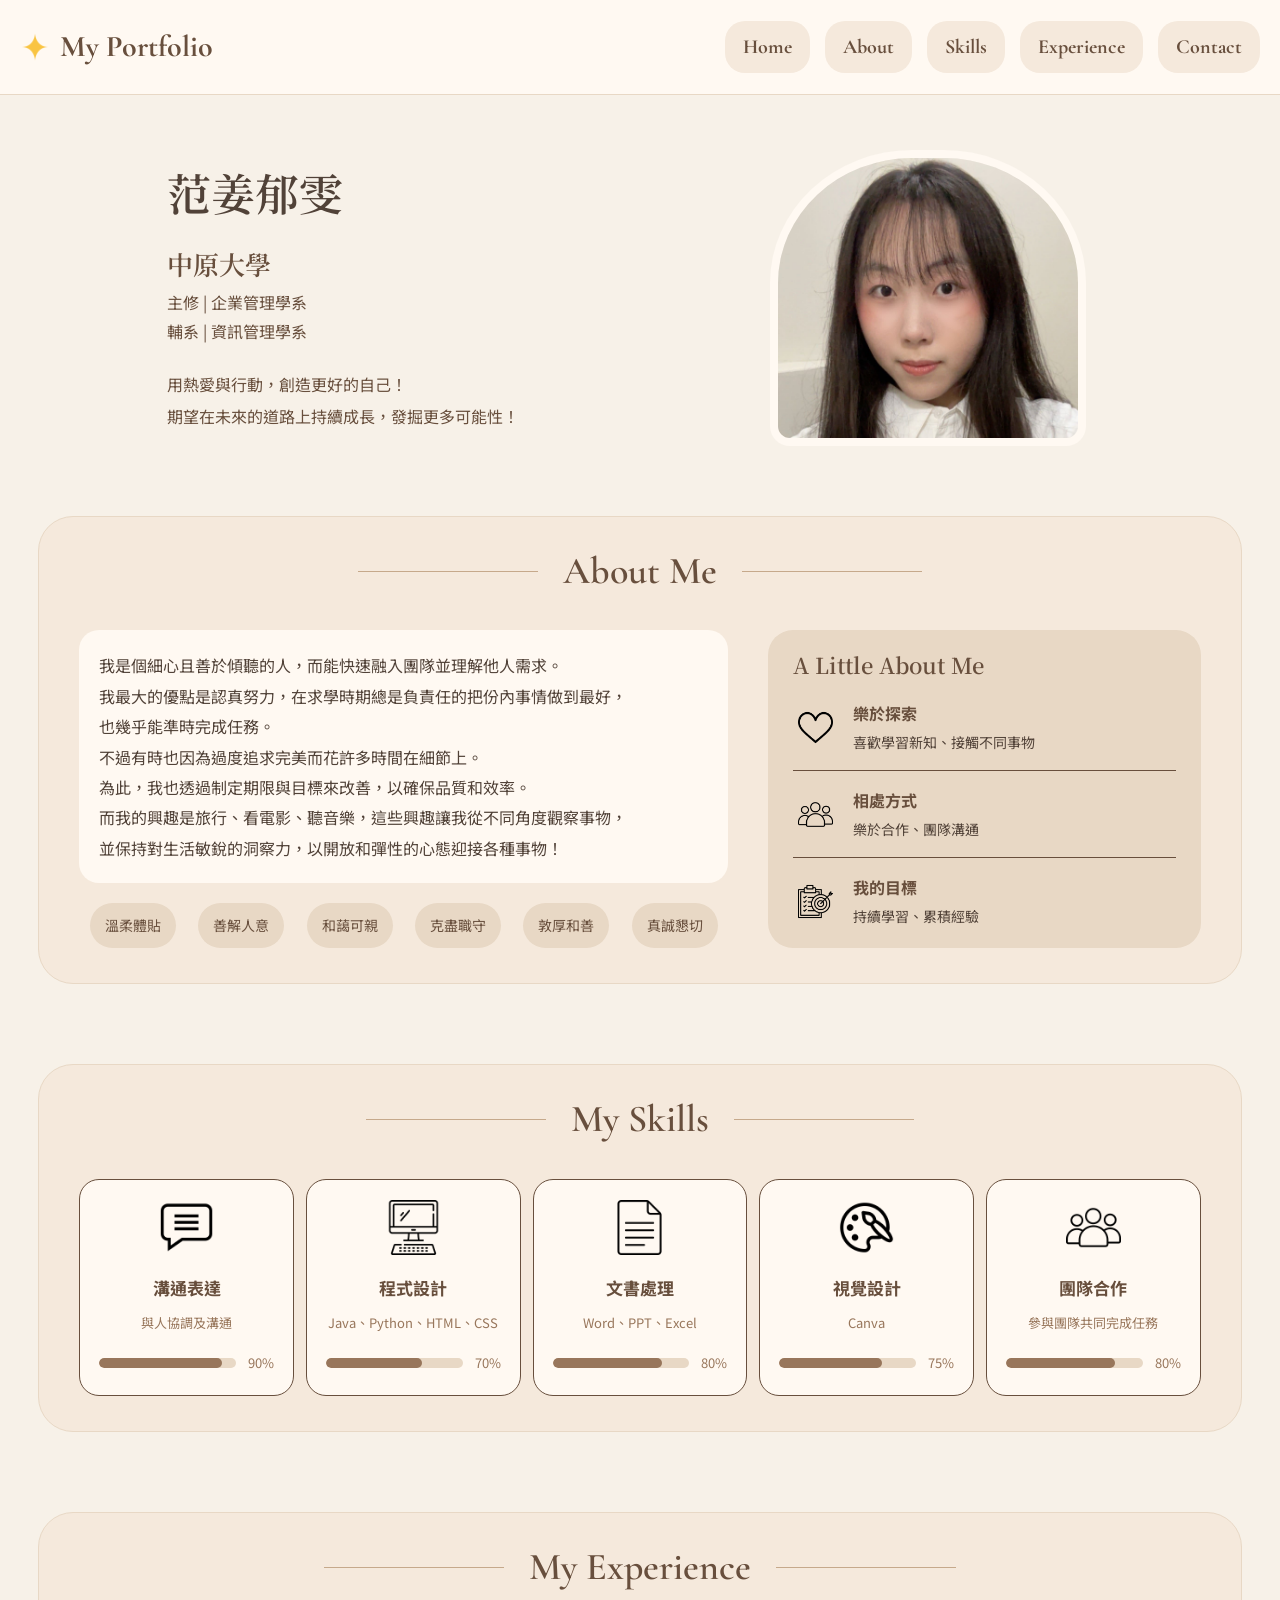
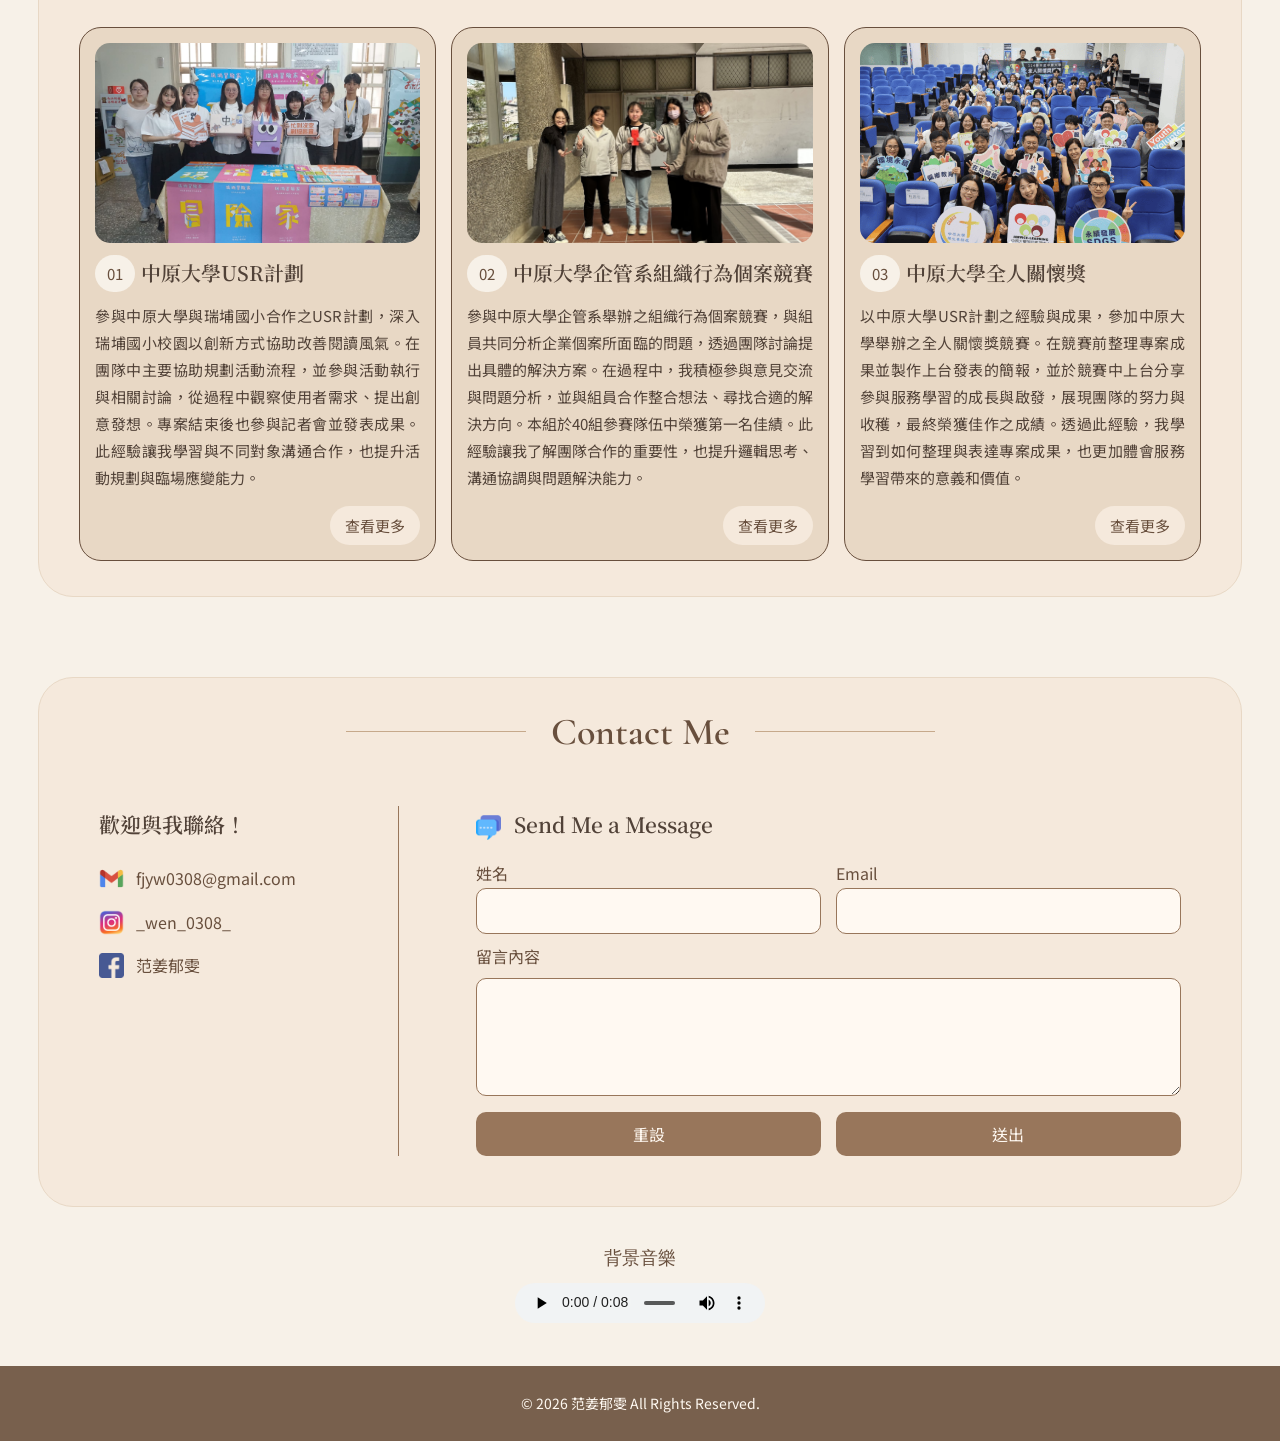
==== commit c16be1af: "Update index.html" ====
--- a/index.html
+++ b/index.html
@@ -37,7 +37,7 @@
         </div>
 
         <aside class="home_photo">
-            <img src="" alt="myphoto">
+            <img src="image/myphoto.jpg" alt="myphoto">
         </aside>
     </section>
 
@@ -48,9 +48,9 @@
 
             <div class="about_intro">
                 <p>我是個細心且善於傾聽的人，而能快速融入團隊並理解他人需求。</p>
-                <p>我最大的優點是認真努力，在求學時期總是負責任的把份內事情做到最好，也幾乎能準時完成任務。</p>
-                <p>不過有時也因為過度追求完美而花許多時間在細節上。為此，我也透過制定期限與目標來改善，以確保品質和效率。</p>
-                <p>而我的興趣是旅行、看電影、聽音樂，這些興趣讓我從不同角度觀察事物，並保持對生活敏銳的洞察力，以開放和彈性的心態迎接各種事物！</p>
+                <p>我最大的優點是認真努力，在求學時期總是負責任的把份內事情做到最好，<br>也幾乎能準時完成任務。</br></p>
+                <p>不過有時也因為過度追求完美而花許多時間在細節上。<br>為此，我也透過制定期限與目標來改善，以確保品質和效率。</br></p>
+                <p>而我的興趣是旅行、看電影、聽音樂，這些興趣讓我從不同角度觀察事物，<br>並保持對生活敏銳的洞察力，以開放和彈性的心態迎接各種事物！</br></p>
             </div>
 
             <div class="traits">
--- a/style.css
+++ b/style.css
@@ -155,7 +155,6 @@
     gap: 25px;
 }
 
-/* [特效] 在區塊標題左右兩邊加上裝飾線-使用::before和::after */
 /* [參考來源] https://www.w3schools.com/css/css_pseudo_elements_content.asp */
 section:not(.home_intro) > h2::before, section:not(.home_intro) > h2::after {
     content: "";
@@ -643,7 +642,7 @@
     font-size: 14px;
 }
 
-/* usr佐證資料網頁 */
+/* 佐證資料網頁(查看更多) */
 #evidence_page {
     margin: 45px 5%;
 }
@@ -779,8 +778,7 @@
     display: inline-block;
 }
 
-
-/* 桌機RWD */
+/* 桌機RWD
 @media screen and (min-width: 1440px) {
     .home_intro {
         flex-direction: row;
@@ -797,7 +795,7 @@
     }
 
     #about {
-        /* [參考來源] https://www.w3schools.com/cssref/pr_grid-template-columns.php */
+        [參考來源] https://www.w3schools.com/cssref/pr_grid-template-columns.php
         grid-template-columns: 1.2fr 0.8fr;
     }
 
@@ -819,24 +817,24 @@
     }
 
     .skills_content {
-        /* [參考來源] https://www.w3schools.com/cssref/pr_grid-template-columns.php */
+        [參考來源] https://www.w3schools.com/cssref/pr_grid-template-columns.php
         grid-template-columns: repeat(5, 1fr);
     }
 
     .experience_content {
-        /* [參考來源] https://www.w3schools.com/cssref/pr_grid-template-columns.php */
+        [參考來源] https://www.w3schools.com/cssref/pr_grid-template-columns.php
         grid-template-columns: repeat(3, 1fr);
     }
 
     .contact_content {
-        /* [參考來源] https://www.w3schools.com/cssref/pr_grid-template-columns.php */
+        [參考來源] https://www.w3schools.com/cssref/pr_grid-template-columns.php
         grid-template-columns: 0.6fr 1.8fr;
         margin-left: 30px;
         margin-right: 30px;
     }
 
     .evidence_content {
-        /* [參考來源] https://www.w3schools.com/cssref/pr_grid-template-columns.php */
+        [參考來源] https://www.w3schools.com/cssref/pr_grid-template-columns.php
         grid-template-columns: repeat(2, 1fr);
         max-width: 1000px;
         margin: 0 auto;
@@ -854,9 +852,10 @@
         margin-left: auto;
         margin-right: auto;
     }
-}
-
-/* 手機板RWD */
+} */
+
+
+/* 手機RWD
 @media screen and (max-width: 768px) {
     #title {
         flex-direction: column;
@@ -914,7 +913,7 @@
     }
 
     #about {
-        /* [參考來源] https://www.w3schools.com/cssref/pr_grid-template-columns.php */
+        [參考來源] https://www.w3schools.com/cssref/pr_grid-template-columns.php
         grid-template-columns: 1fr;
         gap: 20px;
     }
@@ -930,13 +929,13 @@
     }
 
     .skills_content {
-        /* [參考來源] https://www.w3schools.com/cssref/pr_grid-template-columns.php */
+        [參考來源] https://www.w3schools.com/cssref/pr_grid-template-columns.php
         grid-template-columns: repeat(2, 1fr);
     }
 
     .experience_content {
         display: grid;
-        /* [參考來源] https://www.w3schools.com/cssref/pr_grid-template-columns.php */
+        [參考來源] https://www.w3schools.com/cssref/pr_grid-template-columns.php
         grid-template-columns: minmax(0, 1fr);
         width: 100%;
         gap: 20px;
@@ -952,7 +951,7 @@
     }
 
     .contact_content {
-        /* [參考來源] https://www.w3schools.com/cssref/pr_grid-template-columns.php */
+        [參考來源] https://www.w3schools.com/cssref/pr_grid-template-columns.php
         grid-template-columns: 1fr;
         padding: 10px 5px;
     }
@@ -996,7 +995,7 @@
     }
 
     .evidence_content {
-        /* [參考來源] https://www.w3schools.com/cssref/pr_grid-template-columns.php */
+        [參考來源] https://www.w3schools.com/cssref/pr_grid-template-columns.php
         grid-template-columns: 1fr;
         gap: 15px;
     }
@@ -1015,7 +1014,7 @@
         width: 100%;
         height: auto;
         max-height: 350px;
-        /* [參考來源] https://www.w3schools.com/css/css3_object-fit.asp */
+        [參考來源] https://www.w3schools.com/css/css3_object-fit.asp
         object-fit: contain;
     }
 
@@ -1052,4 +1051,4 @@
         font-size: 14px;
         padding: 8px 18px;
     }
-}+} */
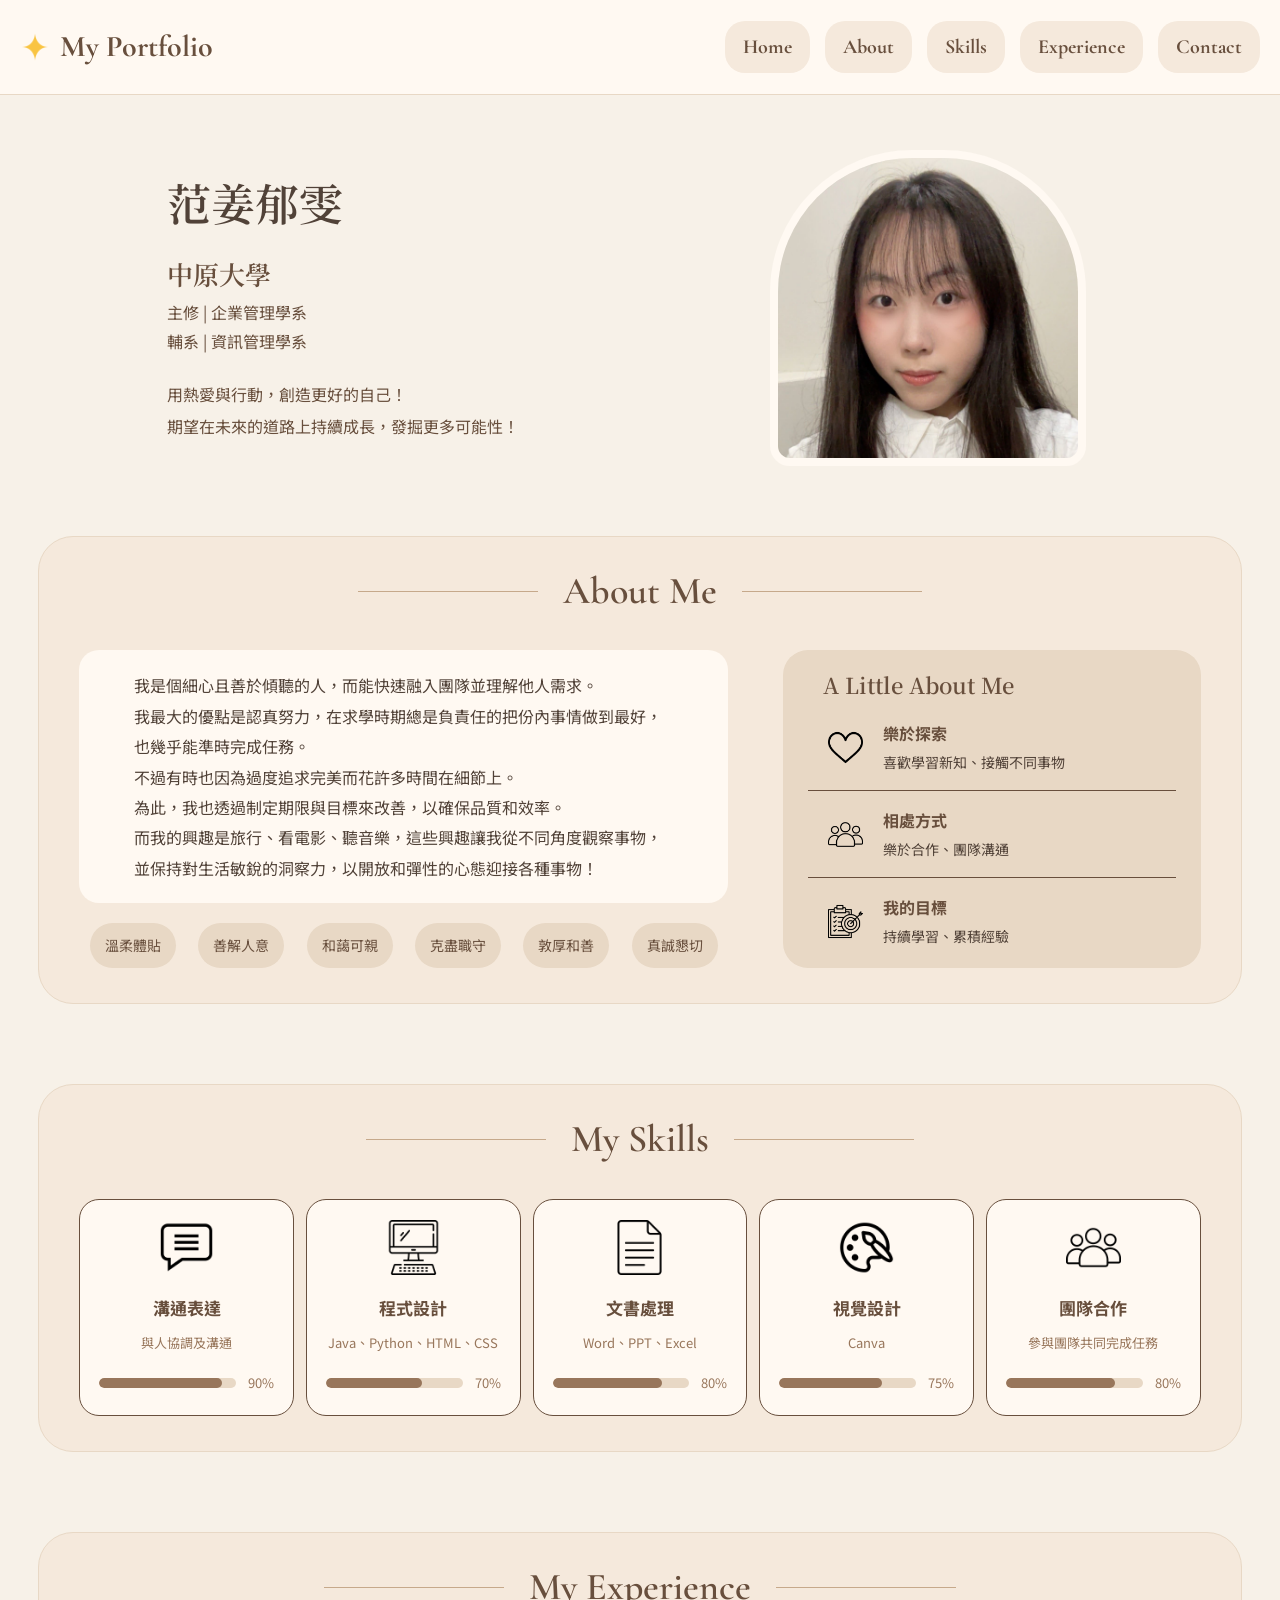
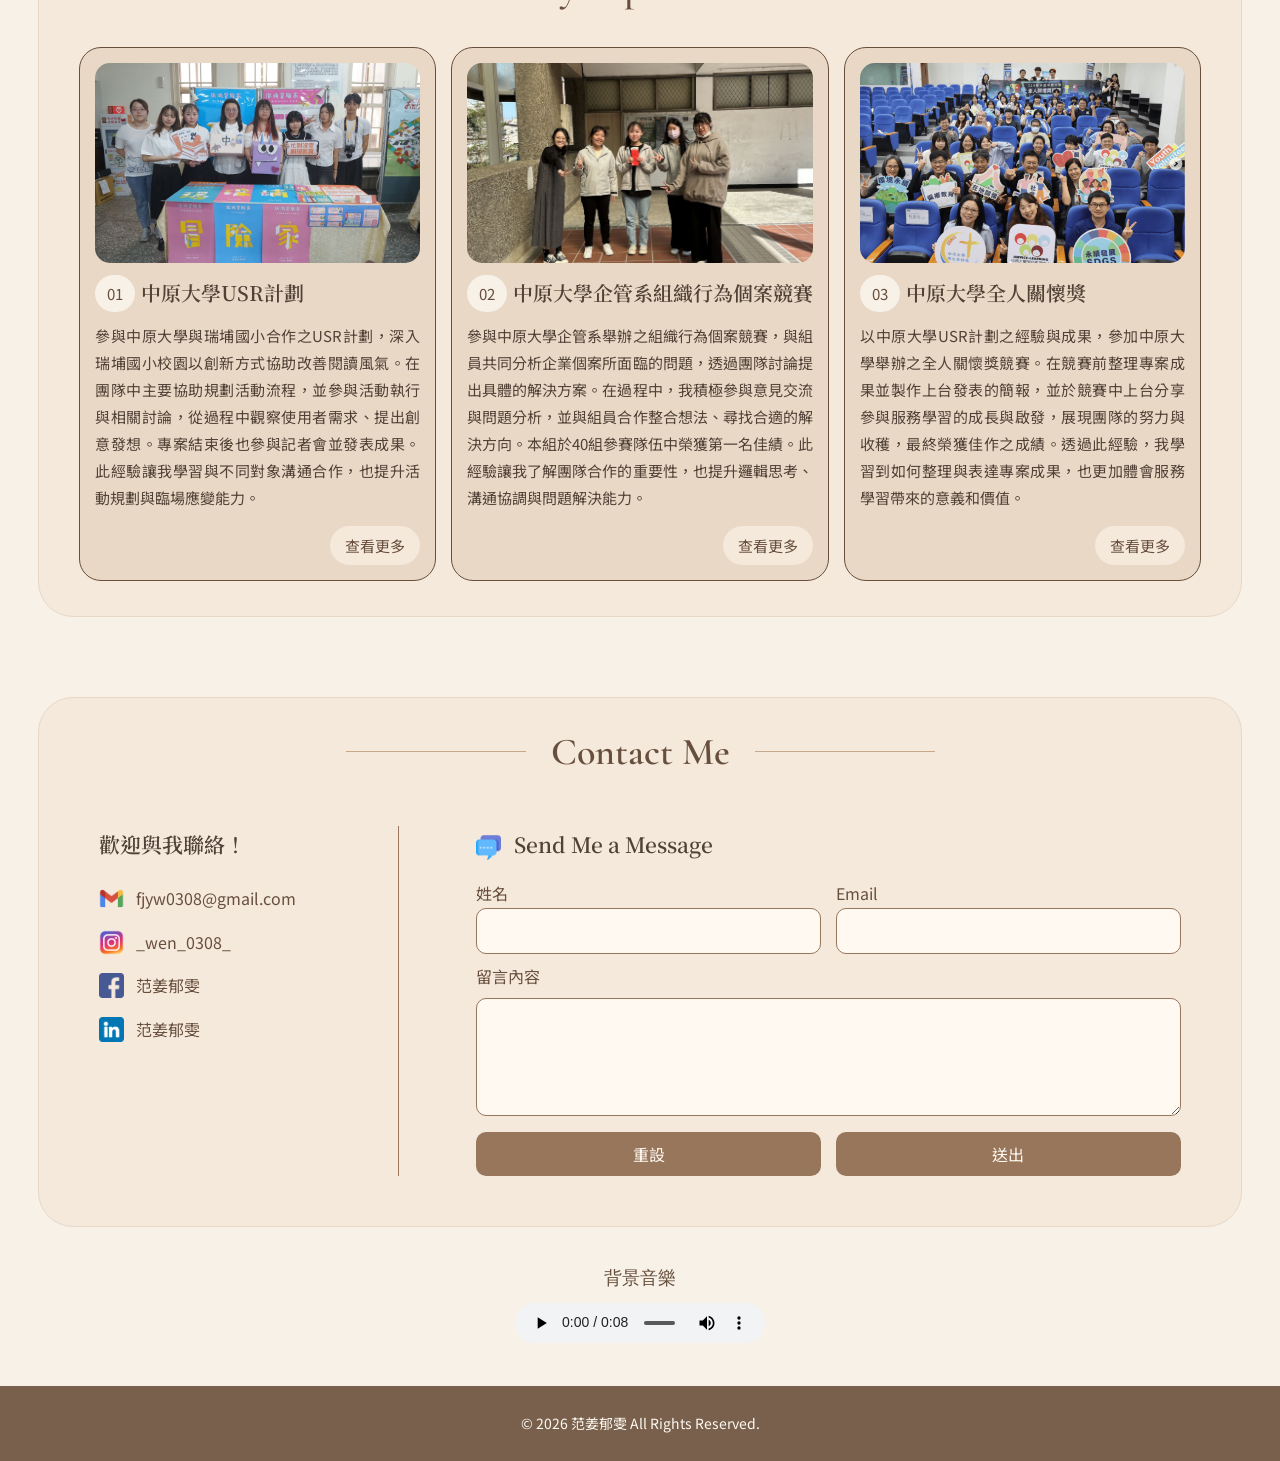
==== commit c664d5d2: "Update index.html" ====
--- a/index.html
+++ b/index.html
@@ -208,6 +208,11 @@
                         <img src="image/facebook.png" alt="fb" class="contact_icon">
                         <a href="https://www.facebook.com/profile.php?id=100004469177842&mibextid=LQQJ4d" target="_blank">范姜郁雯</a>
                     </li>
+
+                    <li>
+                        <img src="image/linkedin.png" alt="linkedin" class="contact_icon">
+                        <a href="https://www.linkedin.com/public-profile/settings/?lipi=urn%3Ali%3Apage%3Ad_flagship3_profile_self_edit_contact_info%3BCgexCgIJTuia%2F1fe83I61A%3D%3D" target="_blank">范姜郁雯</a>
+                    </li>
                 </ul>
             </div>
 
--- a/style.css
+++ b/style.css
@@ -127,7 +127,7 @@
 
 .home_photo img {
     width: 300px;
-    height: 280px;
+    height: 300px;
     /* [參考來源] https://www.w3schools.com/css/css3_object-fit.asp */
     object-fit: cover;
     border-radius: 45% 45% 20px 20px;
@@ -201,6 +201,7 @@
     text-align: justify;
     font-size: 16px;
     color: #514238;
+    margin-left: 35px;
 }
 
 .traits {
@@ -292,6 +293,10 @@
     color: #514238;
     font-size: 14px;
     margin: 0;
+}
+
+.about_icon, .about_point h3, .about_point {
+    margin-left: 15px;
 }
 
 /* skills */
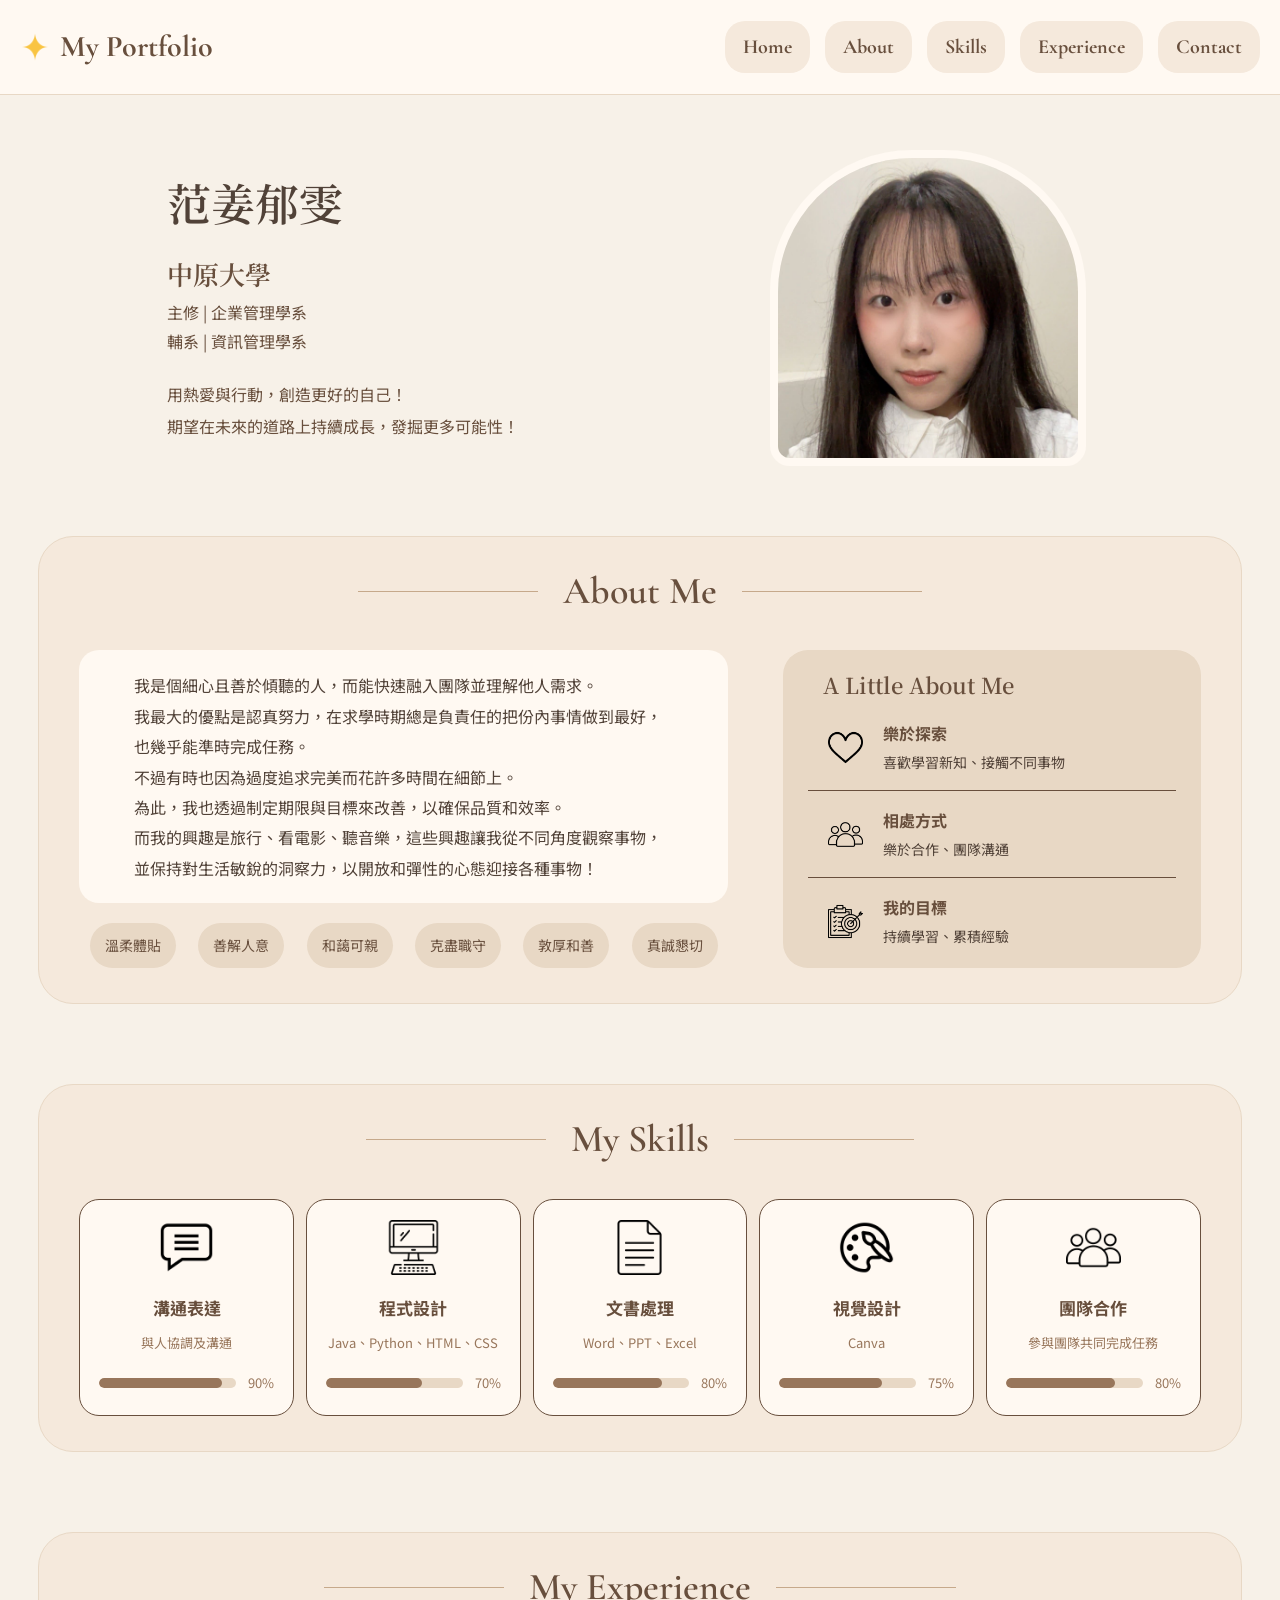
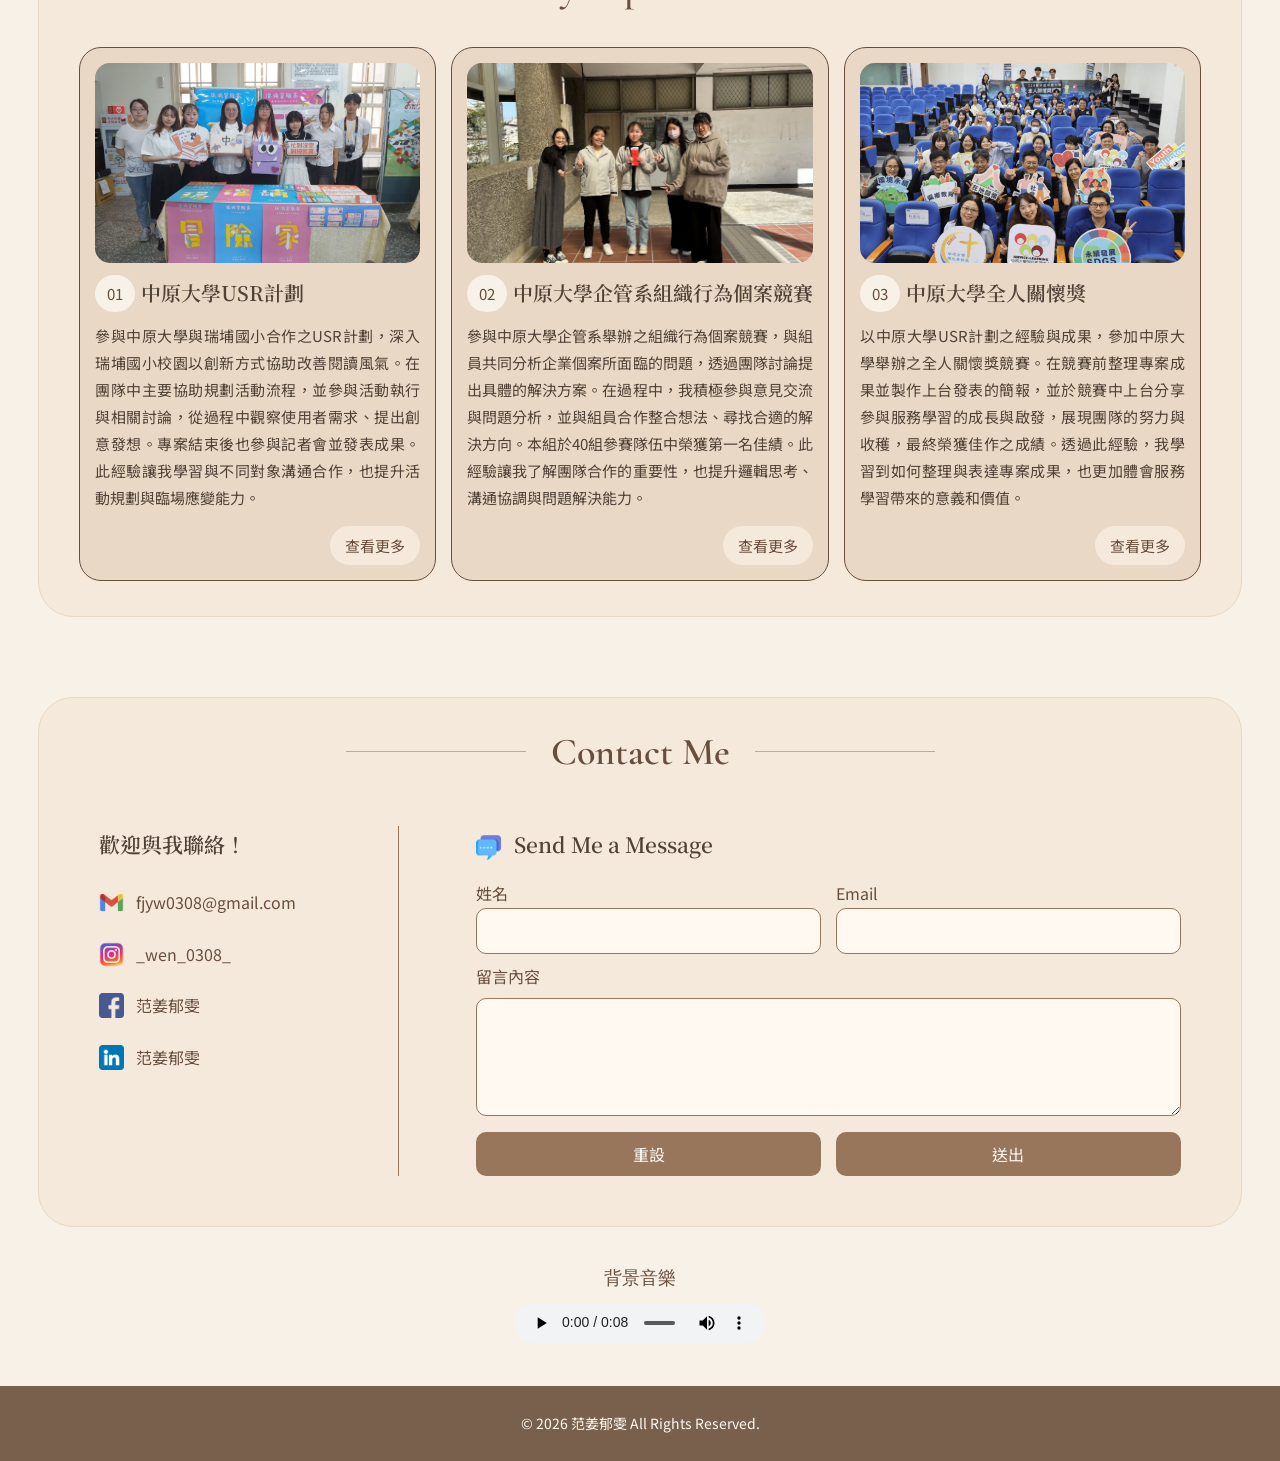
==== commit 58e515cb: "Update index.html" ====
--- a/index.html
+++ b/index.html
@@ -211,7 +211,7 @@
 
                     <li>
                         <img src="image/linkedin.png" alt="linkedin" class="contact_icon">
-                        <a href="https://www.linkedin.com/public-profile/settings/?lipi=urn%3Ali%3Apage%3Ad_flagship3_profile_self_edit_contact_info%3BCgexCgIJTuia%2F1fe83I61A%3D%3D" target="_blank">范姜郁雯</a>
+                        <a href="https://www.linkedin.com/in/%E9%83%81%E9%9B%AF-%E8%8C%83%E5%A7%9C-ba297244a/?lipi=urn%3Ali%3Apage%3Ad_flagship3_profile_view_base_contact_details%3BaguAGz%2BnS2idNBA77bFb%2Fg%3D%3D" target="_blank">范姜郁雯</a>
                     </li>
                 </ul>
             </div>
--- a/style.css
+++ b/style.css
@@ -520,6 +520,7 @@
     margin-top: 15px;
     font-size: 16px;
     color: #514238;
+    line-height: 2.3;
 }
 
 .contact_icon {
